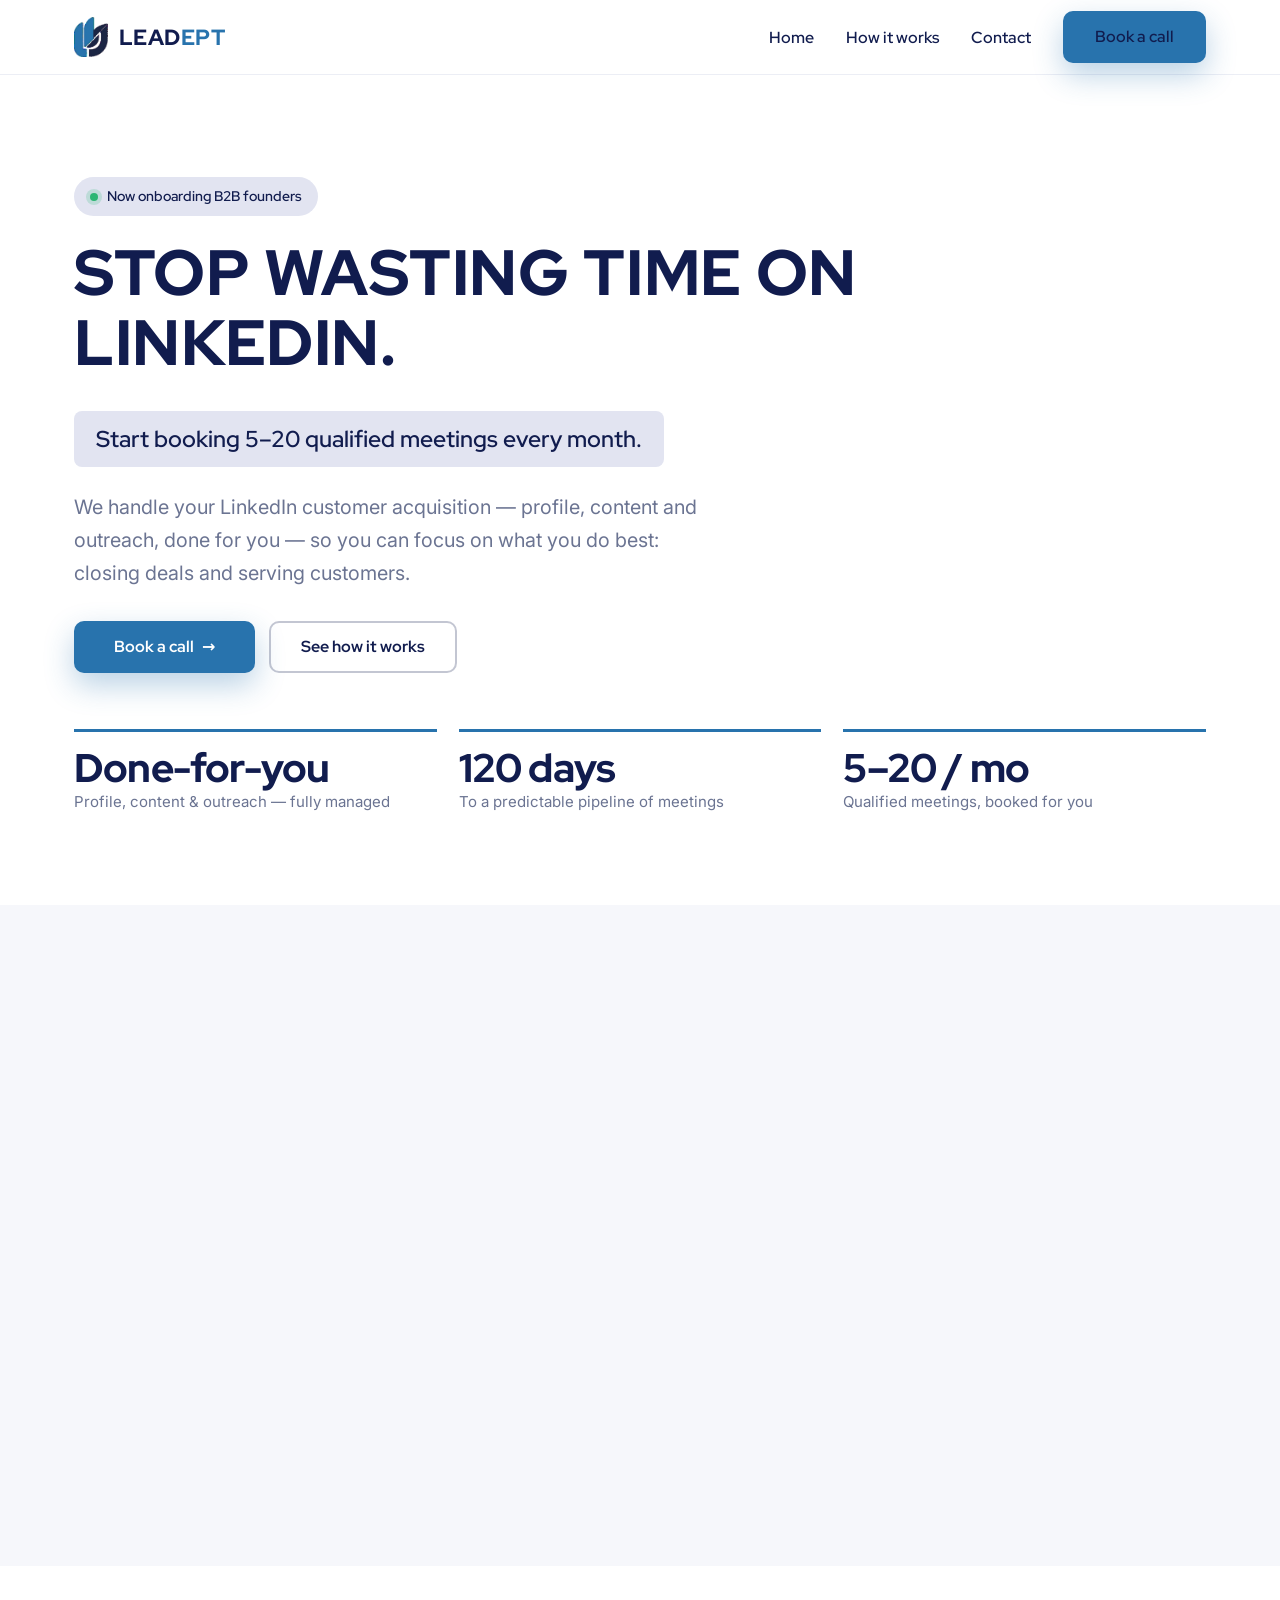
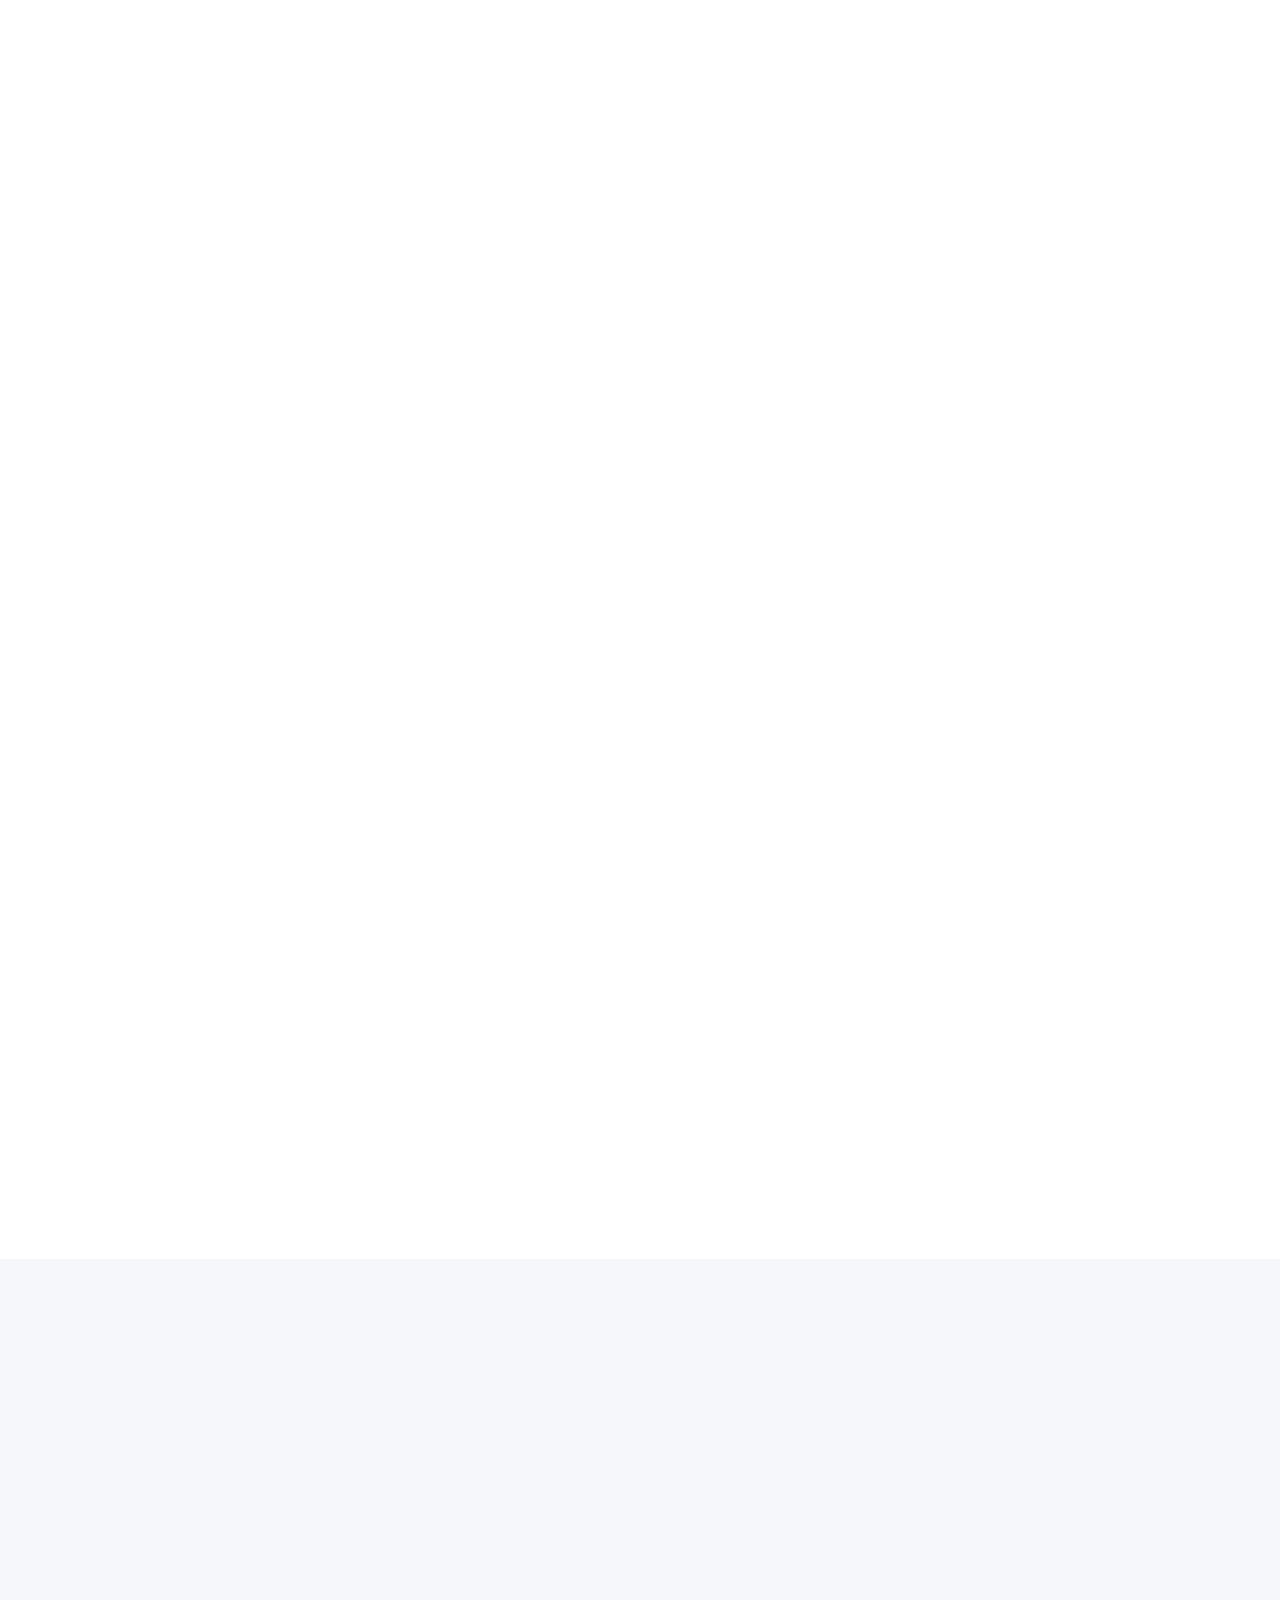
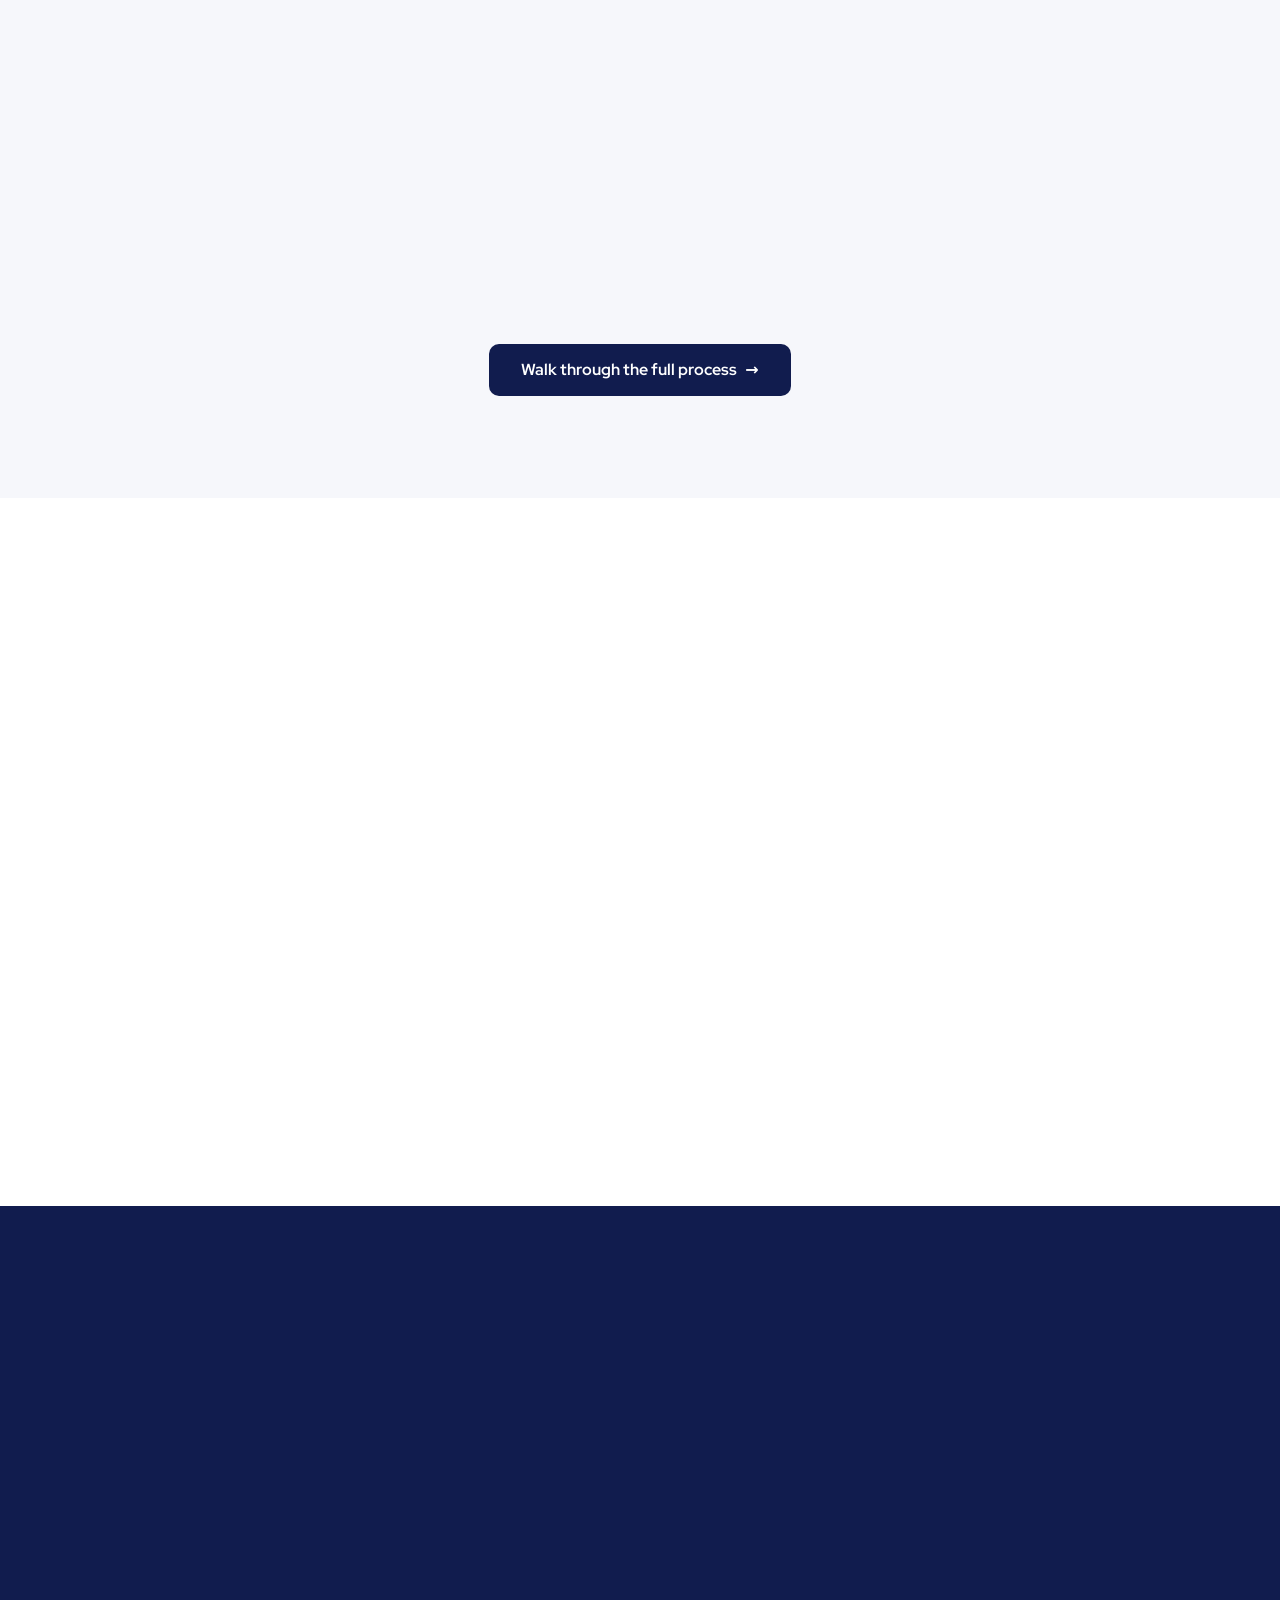
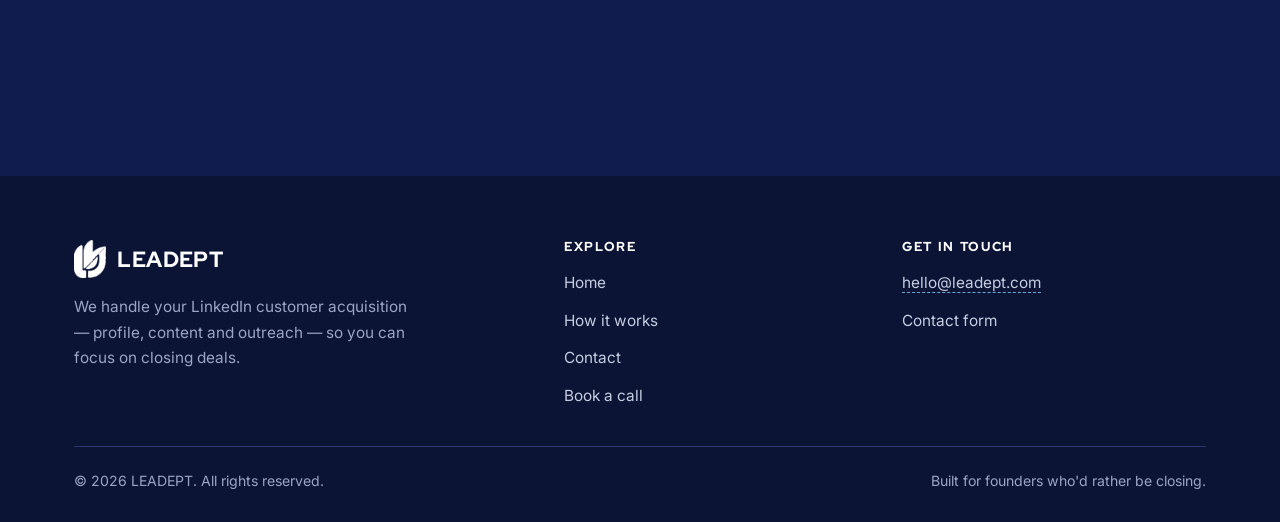
==== index.html @ 75b020de "Rebuild site to match LEADEPT pitch deck brand - Light-dominant design with navy #111C4E, blue #2873" ====
<!DOCTYPE html>
<html lang="en">
<head>
<meta charset="UTF-8">
<meta name="viewport" content="width=device-width, initial-scale=1">
<title>LEADEPT — Stop Wasting Time on LinkedIn. Start Booking Meetings.</title>
<meta name="description" content="LEADEPT handles your LinkedIn customer acquisition — profile, content and outreach done for you — so you book 5–20 qualified sales meetings every month and focus on closing.">
<link rel="icon" href="assets/img/leadept-mark.png">
<link rel="preconnect" href="https://fonts.googleapis.com">
<link rel="preconnect" href="https://fonts.gstatic.com" crossorigin>
<link href="https://fonts.googleapis.com/css2?family=Red+Hat+Display:wght@300;400;500;600;700;800;900&family=Inter:wght@400;500;600;700&display=swap" rel="stylesheet">
<link rel="stylesheet" href="assets/css/style.css">
</head>
<body>

<header class="site-header">
  <div class="wrap nav">
    <a href="index.html" class="brand"><img src="assets/img/leadept-mark.png" alt=""><span><span class="lead-t">LEAD</span><span class="ept-t">EPT</span></span></a>
    <button class="nav-toggle" aria-label="Menu" aria-expanded="false"><span></span><span></span><span></span></button>
    <ul class="nav-links">
      <li><a href="index.html">Home</a></li>
      <li><a href="how-it-works.html">How it works</a></li>
      <li><a href="contact.html">Contact</a></li>
      <li class="nav-cta"><a href="contact.html" class="btn btn--primary">Book a call</a></li>
    </ul>
  </div>
</header>

<main>

<!-- HERO -->
<section class="hero">
  <div class="wrap">
    <span class="pill"><span class="dot"></span> Now onboarding B2B founders</span>
    <h1 class="h-xl caps">Stop wasting time on LinkedIn.</h1>
    <p style="margin:18px 0 24px"><span class="highlight">Start booking 5–20 qualified meetings every month.</span></p>
    <p class="lead">We handle your LinkedIn customer acquisition — profile, content and outreach, done for you — so you can focus on what you do best: closing deals and serving customers.</p>
    <div class="btn-row" style="margin-top:32px">
      <a href="contact.html" class="btn btn--primary btn--wide">Book a call <span class="arrow">→</span></a>
      <a href="how-it-works.html" class="btn btn--ghost-dark">See how it works</a>
    </div>
    <div class="stats">
      <div class="stat"><b>Done-for-you</b><span>Profile, content &amp; outreach — fully managed</span></div>
      <div class="stat"><b>120 days</b><span>To a predictable pipeline of meetings</span></div>
      <div class="stat"><b>5–20 / mo</b><span>Qualified meetings, booked for you</span></div>
    </div>
  </div>
</section>

<!-- PROBLEM: You know LinkedIn works. But you're... -->
<section class="section section--off">
  <div class="wrap">
    <div class="sec-head center reveal">
      <span class="eyebrow">Sound familiar?</span>
      <h2 class="h-lg caps">You know LinkedIn works. But you're…</h2>
      <p class="lead mx-auto measure">LinkedIn is where your buyers are — yet it's quietly costing you deals instead of creating them.</p>
    </div>
    <div class="grid grid-3">
      <div class="statcard reveal"><b>Busy, not booked</b><span>Active on LinkedIn but it isn't turning into actual sales calls.</span></div>
      <div class="statcard reveal"><b>Into the void</b><span>Sending messages and posting content that gets no reply and no traction.</span></div>
      <div class="statcard reveal"><b>Wrong people</b><span>Reaching contacts who were never going to buy — wasting your time and energy.</span></div>
    </div>
  </div>
</section>

<!-- WHY LINKEDIN #1 PRIORITY -->
<section class="section section--white">
  <div class="wrap">
    <div class="sec-head center reveal">
      <span class="eyebrow">Why it matters</span>
      <h2 class="h-lg caps">Why LinkedIn should be your #1 marketing priority.</h2>
    </div>
    <div class="grid grid-3">
      <div class="card card--navy reveal"><b class="display" style="font-size:2.6rem;font-weight:800;color:#fff;display:block;margin-bottom:8px">1B+</b><h3 style="font-size:1.05rem;margin:0">people on LinkedIn</h3><p style="margin-top:8px">The largest professional network on earth — your buyers are already here.</p></div>
      <div class="card card--navy reveal"><b class="display" style="font-size:2.6rem;font-weight:800;color:#fff;display:block;margin-bottom:8px">4 in 5</b><h3 style="font-size:1.05rem;margin:0">are decision-makers</h3><p style="margin-top:8px">Four out of five LinkedIn members drive business buying decisions.</p></div>
      <div class="card card--navy reveal"><b class="display" style="font-size:2.6rem;font-weight:800;color:#fff;display:block;margin-bottom:8px">89%</b><h3 style="font-size:1.05rem;margin:0">of B2B marketers</h3><p style="margin-top:8px">Use LinkedIn to find and win new customers. The channel works — when it's run right.</p></div>
    </div>
  </div>
</section>

<!-- WHAT YOU'LL GET (navy feature block) -->
<section class="section section--white">
  <div class="wrap">
    <div class="feature-navy reveal">
      <div class="fn-left">
        <div>
          <span class="eyebrow" style="color:var(--blue-soft)">The deliverables</span>
          <h2 class="display" style="color:#fff">What<br>you'll get</h2>
        </div>
      </div>
      <div class="fn-right">
        <div class="fn-item"><h3 style="margin-bottom:6px"><b>An optimized LinkedIn profile</b></h3><p style="margin:0;color:var(--body)">That attracts attention and builds trust with the right people the moment they land on it.</p></div>
        <div class="fn-item"><h3 style="margin-bottom:6px"><b>Thought-leadership posts</b></h3><p style="margin:0;color:var(--body)">Written in your tone of voice to build visibility and authority — so buyers arrive already warm.</p></div>
        <div class="fn-item"><h3 style="margin-bottom:6px"><b>Strategic outreach messages</b></h3><p style="margin:0;color:var(--body)">That open doors with potential clients, partners and investors — real conversations, not spam.</p></div>
      </div>
    </div>
  </div>
</section>

<!-- HOW IT WORKS PREVIEW -->
<section class="section section--off">
  <div class="wrap">
    <div class="sec-head center reveal">
      <span class="eyebrow">The process</span>
      <h2 class="h-lg caps">From strategy to booked calls in four steps.</h2>
      <p class="lead mx-auto measure">A clear, proven system — no guesswork, no vanity metrics. Just meetings on your calendar.</p>
    </div>
    <div class="steps grid-4">
      <div class="step reveal"><div class="num">1</div><h3>Strategy</h3><p>We lock your positioning, your ideal customer, and the message that makes them lean in.</p></div>
      <div class="step reveal"><div class="num">2</div><h3>Content</h3><p>We build your authority with consistent posts published in your voice.</p></div>
      <div class="step reveal"><div class="num">3</div><h3>Outreach</h3><p>We start personalised conversations with the exact people you want to work with.</p></div>
      <div class="step reveal"><div class="num">4</div><h3>Calls</h3><p>Qualified prospects land on your calendar. You show up and close.</p></div>
    </div>
    <div class="btn-row btn-row--center" style="margin-top:42px">
      <a href="how-it-works.html" class="btn btn--navy">Walk through the full process <span class="arrow">→</span></a>
    </div>
  </div>
</section>

<!-- OUR PROMISE / GUARANTEE -->
<section class="section section--white">
  <div class="wrap">
    <div class="guarantee reveal mx-auto" style="max-width:900px">
      <div class="badge" aria-hidden="true"><svg viewBox="0 0 24 24" fill="none" stroke="currentColor" stroke-width="2" stroke-linecap="round" stroke-linejoin="round"><path d="M12 2 4 5v6c0 5 3.4 8.4 8 10 4.6-1.6 8-5 8-10V5l-8-3Z"/><path d="M9 12l2 2 4-4"/></svg></div>
      <span class="eyebrow" style="color:var(--blue-soft)">Our promise</span>
      <h2 class="h-md">If you're not landing 5–15 qualified sales meetings monthly through LinkedIn in 120 days, we work for free until you do.</h2>
      <p class="lead" style="color:var(--mist)">We only win when you win. Book an intro call and we'll show you exactly what that looks like for your business.</p>
      <div class="btn-row btn-row--center" style="margin-top:8px">
        <a href="contact.html" class="btn btn--white">Book your intro call <span class="arrow">→</span></a>
      </div>
    </div>
  </div>
</section>

<!-- FINAL CTA -->
<section class="section section--navy cta-band">
  <div class="wrap reveal">
    <span class="eyebrow">Ready when you are</span>
    <h2 class="h-lg caps">Let's turn LinkedIn into your best sales channel.</h2>
    <p class="lead mx-auto">Book a free intro call and we'll map out exactly how LEADEPT would fill your calendar — no pressure, no obligation.</p>
    <div class="btn-row btn-row--center">
      <a href="contact.html" class="btn btn--primary btn--wide">Book a call <span class="arrow">→</span></a>
      <a href="contact.html" class="btn btn--ghost">Send us a message</a>
    </div>
  </div>
</section>

</main>

<footer class="site-footer">
  <div class="wrap">
    <div class="footer-top">
      <div>
        <a href="index.html" class="brand"><img src="assets/img/leadept-mark-white.png" alt=""><span>LEADEPT</span></a>
        <p>We handle your LinkedIn customer acquisition — profile, content and outreach — so you can focus on closing deals.</p>
      </div>
      <div class="foot-col">
        <h4>Explore</h4>
        <ul>
          <li><a href="index.html">Home</a></li>
          <li><a href="how-it-works.html">How it works</a></li>
          <li><a href="contact.html">Contact</a></li>
          <li><a href="contact.html">Book a call</a></li>
        </ul>
      </div>
      <div class="foot-col">
        <h4>Get in touch</h4>
        <ul>
          <li><a href="mailto:hello@leadept.com" class="tbd">hello@leadept.com</a></li>
          <li><a href="contact.html">Contact form</a></li>
        </ul>
      </div>
    </div>
    <div class="footer-bottom">
      <span>© <span id="year">2026</span> LEADEPT. All rights reserved.</span>
      <span>Built for founders who'd rather be closing.</span>
    </div>
  </div>
</footer>

<script src="assets/js/main.js"></script>
</body>
</html>
---- assets/css/style.css ----
/* ============================================================
   LEADEPT — Design System (matched to pitch deck)
   Navy #111C4E · Blue #2873AD · Periwinkle #E2E4F1 · White
   Headings: Red Hat Display · Body: Inter
   ============================================================ */

:root {
  --navy:        #111C4E;
  --navy-2:      #1a2a63;   /* lighter navy for cards/gradients */
  --navy-deep:   #0c1436;   /* footer */
  --navy-line:   #2c3a70;
  --blue:        #2873AD;
  --blue-bright: #3a8fd0;
  --blue-soft:   #6ea8d8;
  --peri:        #E2E4F1;   /* periwinkle highlight */
  --peri-deep:   #c9cee6;
  --white:       #ffffff;
  --off:         #F6F7FB;   /* subtle light band */
  --ink:         #111C4E;   /* headings on light */
  --body:        #3c4460;   /* body text on light */
  --body-soft:   #6b7492;
  --mist:        #c6cee2;   /* body text on navy */
  --mist-soft:   #9aa5c6;

  --maxw: 1180px;
  --radius: 12px;
  --radius-lg: 20px;
  --shadow: 0 16px 44px rgba(17, 28, 78, 0.10);
  --shadow-sm: 0 6px 20px rgba(17, 28, 78, 0.08);
  --shadow-blue: 0 12px 30px rgba(40, 115, 173, 0.32);
  --ease: cubic-bezier(.22,.61,.36,1);

  --head: 'Red Hat Display', system-ui, -apple-system, 'Segoe UI', sans-serif;
  --font: 'Inter', system-ui, -apple-system, 'Segoe UI', Roboto, Helvetica, Arial, sans-serif;
}

* { box-sizing: border-box; }
html { scroll-behavior: smooth; -webkit-text-size-adjust: 100%; }
body {
  margin: 0; font-family: var(--font); color: var(--body);
  background: var(--white); line-height: 1.65;
  -webkit-font-smoothing: antialiased; text-rendering: optimizeLegibility;
}
img { max-width: 100%; display: block; }
a { color: var(--blue); text-decoration: none; }
h1,h2,h3,h4 { font-family: var(--head); line-height: 1.1; margin: 0 0 .5em; letter-spacing: -0.01em; font-weight: 800; color: var(--ink); }
p { margin: 0 0 1em; }

/* layout */
.wrap { width: 100%; max-width: var(--maxw); margin: 0 auto; padding: 0 24px; }
.section { padding: clamp(58px, 8vw, 116px) 0; }
.section--white { background: var(--white); color: var(--body); }
.section--off   { background: var(--off);   color: var(--body); }
.section--navy  { background: var(--navy);  color: var(--mist); }
.section--navy h1,.section--navy h2,.section--navy h3 { color: #fff; }
.center { text-align: center; }
.mx-auto { margin-left:auto; margin-right:auto; }

/* eyebrow */
.eyebrow {
  display:inline-block; font-family:var(--head); font-size:.82rem; font-weight:700;
  letter-spacing:.18em; text-transform:uppercase; color:var(--blue); margin-bottom:16px;
}
.section--navy .eyebrow { color: var(--blue-soft); }

/* headings */
.h-xl { font-size: clamp(2.2rem, 5.4vw, 4rem); font-weight: 800; }
.h-lg { font-size: clamp(1.9rem, 4vw, 2.9rem); font-weight: 800; }
.h-md { font-size: clamp(1.35rem, 2.5vw, 1.85rem); font-weight: 800; }
.caps { text-transform: uppercase; letter-spacing: .01em; }
.display { font-family:var(--head); font-weight:300; font-size: clamp(2.4rem, 5vw, 4.2rem); line-height:1.02; letter-spacing:-.02em; }
.lead { font-size: clamp(1.04rem, 1.6vw, 1.24rem); color: var(--body-soft); }
.section--navy .lead { color: var(--mist); }
.measure { max-width: 640px; }

/* periwinkle highlight box */
.highlight {
  display:inline-block; background: var(--peri); color: var(--navy);
  font-family: var(--head); font-weight: 600;
  font-size: clamp(1.05rem, 1.9vw, 1.45rem);
  padding: 12px 22px; border-radius: 8px; line-height: 1.4;
}

/* buttons */
.btn {
  display:inline-flex; align-items:center; justify-content:center; gap:.5em;
  font-family:var(--head); font-weight:700; font-size:1rem; line-height:1;
  padding:16px 30px; border-radius:10px; border:2px solid transparent; cursor:pointer;
  transition: transform .2s var(--ease), box-shadow .2s var(--ease), background .2s, color .2s, border-color .2s;
  white-space:nowrap;
}
.btn:active { transform: translateY(1px); }
.btn--primary { background: var(--blue); color:#fff; box-shadow: var(--shadow-blue); }
.btn--primary:hover { background: var(--blue-bright); transform: translateY(-2px); }
.btn--navy { background: var(--navy); color:#fff; }
.btn--navy:hover { background: var(--navy-2); transform: translateY(-2px); }
.btn--ghost-dark { background:transparent; color:var(--navy); border-color: rgba(17,28,78,.25); }
.btn--ghost-dark:hover { border-color: var(--navy); background: rgba(17,28,78,.04); }
.btn--ghost { background:transparent; color:#fff; border-color: rgba(255,255,255,.4); }
.btn--ghost:hover { border-color:#fff; background: rgba(255,255,255,.1); }
.btn--white { background:#fff; color:var(--navy); }
.btn--white:hover { background: var(--peri); transform: translateY(-2px); }
.btn--wide { padding-left:38px; padding-right:38px; }
.btn-row { display:flex; flex-wrap:wrap; gap:14px; align-items:center; }
.btn-row--center { justify-content:center; }
.arrow { transition: transform .2s var(--ease); }
.btn:hover .arrow { transform: translateX(3px); }

/* header */
.site-header {
  position: sticky; top:0; z-index:50; background: rgba(255,255,255,.9);
  backdrop-filter: saturate(160%) blur(12px);
  border-bottom: 1px solid #eceef5;
}
.nav { display:flex; align-items:center; justify-content:space-between; height:74px; }
.brand { display:flex; align-items:center; gap:11px; font-family:var(--head); font-weight:800; font-size:1.4rem; letter-spacing:.02em; color:var(--navy); }
.brand:hover { color: var(--navy); }
.brand img { height: 40px; width:auto; }
.brand .lead-t { color: var(--navy); }
.brand .ept-t { color: var(--blue); }
.nav-links { display:flex; align-items:center; gap:32px; list-style:none; margin:0; padding:0; }
.nav-links a { font-family:var(--head); color:var(--navy); font-weight:600; font-size:.98rem; transition:color .2s; }
.nav-links a:hover { color: var(--blue); }
.nav-toggle { display:none; background:none; border:0; cursor:pointer; padding:8px; }
.nav-toggle span { display:block; width:24px; height:2px; background:var(--navy); margin:5px 0; border-radius:2px; transition:.25s var(--ease); }

@media (max-width: 880px) {
  .nav-toggle { display:block; }
  .nav-links {
    position:fixed; inset:74px 0 auto 0; flex-direction:column; align-items:stretch; gap:0;
    background:#fff; border-bottom:1px solid #eceef5; padding:12px 24px 26px;
    box-shadow: var(--shadow); transform: translateY(-14px); opacity:0; pointer-events:none;
    transition:.28s var(--ease);
  }
  .nav-links a { padding:15px 4px; border-bottom:1px solid #eef0f6; font-size:1.05rem; }
  .nav-links .nav-cta { margin-top:16px; }
  .nav-links .nav-cta .btn { width:100%; }
  body.nav-open .nav-links { transform:translateY(0); opacity:1; pointer-events:auto; }
  body.nav-open .nav-toggle span:nth-child(1){ transform:translateY(7px) rotate(45deg); }
  body.nav-open .nav-toggle span:nth-child(2){ opacity:0; }
  body.nav-open .nav-toggle span:nth-child(3){ transform:translateY(-7px) rotate(-45deg); }
}

/* hero */
.hero { position:relative; overflow:hidden; background:var(--white); padding: clamp(56px,8vw,110px) 0 clamp(52px,7vw,96px); }
.hero--navy { background: var(--navy); color:#fff; }
.hero .wrap { position:relative; z-index:1; }
.hero h1 { max-width: 20ch; }
.hero .lead { max-width: 54ch; }
.hero-deco { position:absolute; top:0; right:0; width:46%; height:100%; pointer-events:none; opacity:.9; z-index:0; }

/* pill */
.pill { display:inline-flex; align-items:center; gap:9px; background:var(--peri); color:var(--navy);
  font-family:var(--head); font-weight:600; font-size:.85rem; padding:8px 16px; border-radius:999px; margin-bottom:22px; }
.pill .dot { width:8px; height:8px; border-radius:50%; background:#2bb673; box-shadow:0 0 0 4px rgba(43,182,115,.2); }

/* stat row */
.stats { display:grid; grid-template-columns:repeat(3,1fr); gap:22px; margin-top:56px; }
.stat b { display:block; font-family:var(--head); font-size:clamp(1.7rem,3.2vw,2.5rem); font-weight:800; color:var(--navy); letter-spacing:-.02em; line-height:1; }
.section--navy .stat b { color:#fff; }
.stat span { color:var(--body-soft); font-size:.94rem; }
.section--navy .stat span { color:var(--mist-soft); }
.stat { border-top:3px solid var(--blue); padding-top:16px; }

/* grid */
.grid { display:grid; gap:22px; }
.grid-2 { grid-template-columns:repeat(2,1fr); }
.grid-3 { grid-template-columns:repeat(3,1fr); }
.grid-4 { grid-template-columns:repeat(4,1fr); }
@media (max-width:900px){ .grid-3,.grid-4{ grid-template-columns:repeat(2,1fr);} }
@media (max-width:620px){ .grid-2,.grid-3,.grid-4{ grid-template-columns:1fr;} .stats{ grid-template-columns:1fr; gap:24px;} }

.sec-head { max-width:720px; margin-bottom:52px; }
.sec-head.center { margin-left:auto; margin-right:auto; }

/* cards */
.card { background:#fff; border:1px solid #e9ecf5; border-radius:var(--radius-lg); padding:32px 28px; box-shadow:var(--shadow-sm);
  transition:transform .25s var(--ease), box-shadow .25s var(--ease); }
.card:hover { transform:translateY(-4px); box-shadow:var(--shadow); }
.card--navy { background:var(--navy); border:none; color:var(--mist); }
.card--navy h3 { color:#fff; }
.card--navy.blue-accent { background: var(--navy); }
.card .ico { width:52px; height:52px; border-radius:12px; display:grid; place-items:center;
  background:var(--navy); color:#fff; margin-bottom:20px; }
.card--navy .ico { background: var(--blue); }
.card .ico svg { width:26px; height:26px; }
.card h3 { font-size:1.2rem; margin-bottom:.45em; }
.card p { margin:0; color:inherit; }
.card--light p { color: var(--body); }

/* stat cards (deck style: navy rounded, white text, big number) */
.statcard { background:var(--navy); color:#fff; border-radius:var(--radius-lg); padding:30px 28px; }
.statcard b { display:block; font-family:var(--head); font-size:2rem; font-weight:800; margin-bottom:6px; }
.statcard span { color:var(--mist); font-size:.98rem; }

/* pillar */
.pillar { display:grid; grid-template-columns:52px 1fr; gap:18px; align-items:start; }
.pillar .ico { margin:0; }

/* steps */
.steps { display:grid; gap:22px; }
.step { position:relative; background:#fff; border:1px solid #e9ecf5; border-radius:var(--radius-lg); padding:30px 26px; box-shadow:var(--shadow-sm); }
.step .num { width:46px; height:46px; border-radius:12px; display:grid; place-items:center; background:var(--navy); color:#fff; font-family:var(--head); font-weight:800; font-size:1.15rem; margin-bottom:16px; }
.step:nth-child(1) .num { background:var(--blue); }
.step h3 { font-size:1.14rem; }
.step p { margin:0; color:var(--body-soft); font-size:.97rem; }

/* checklist */
.checks { list-style:none; margin:0; padding:0; display:grid; gap:15px; }
.checks li { display:grid; grid-template-columns:26px 1fr; gap:13px; align-items:start; }
.checks .tick { width:24px; height:24px; border-radius:50%; background:rgba(40,115,173,.14); display:grid; place-items:center; margin-top:2px; }
.section--navy .checks .tick { background:rgba(58,143,208,.25); }
.checks .tick svg { width:13px; height:13px; color:var(--blue); }
.section--navy .checks .tick svg { color:#fff; }
.checks b { font-weight:700; color:var(--ink); }
.section--navy .checks b { color:#fff; }

/* split */
.split { display:grid; grid-template-columns:1.05fr .95fr; gap:clamp(34px,6vw,76px); align-items:center; }
@media (max-width:880px){ .split{ grid-template-columns:1fr; gap:38px; } }

/* big navy feature block (deck "What You'll Get") */
.feature-navy { display:grid; grid-template-columns:.9fr 1.1fr; gap:0; border-radius:var(--radius-lg); overflow:hidden; }
.feature-navy .fn-left { background:var(--navy); color:#fff; padding:clamp(36px,5vw,64px); display:flex; align-items:center; }
.feature-navy .fn-right { background:#fff; border:1px solid #e9ecf5; border-left:none; padding:clamp(32px,4vw,54px); }
@media (max-width:820px){ .feature-navy{ grid-template-columns:1fr; } .feature-navy .fn-right{ border-left:1px solid #e9ecf5; } }
.fn-right .fn-item { padding:18px 0; border-bottom:1px solid #eef0f6; }
.fn-right .fn-item:last-child { border-bottom:none; padding-bottom:0; }
.fn-right .fn-item:first-child { padding-top:0; }
.fn-right .fn-item b { color:var(--blue); font-family:var(--head); }

/* guarantee */
.guarantee { background:var(--navy); border-radius:var(--radius-lg); padding:clamp(38px,5vw,64px); color:#fff; text-align:center; position:relative; overflow:hidden; }
.guarantee::after{ content:""; position:absolute; inset:0; background:radial-gradient(600px 300px at 80% 0,rgba(40,115,173,.4),transparent 60%); pointer-events:none; }
.guarantee > * { position:relative; z-index:1; }
.guarantee h2 { color:#fff; }
.guarantee .badge { width:64px; height:64px; border-radius:50%; background:rgba(58,143,208,.22); display:grid; place-items:center; margin:0 auto 20px; border:1px solid rgba(110,168,216,.5); }
.guarantee .badge svg { width:30px; height:30px; color:#fff; }

/* cta band */
.cta-band { text-align:center; }
.cta-band h2 { max-width:20ch; margin-inline:auto; }
.cta-band .lead { max-width:48ch; margin-inline:auto; margin-bottom:30px; }

/* forms */
.form-card { background:#fff; border:1px solid #e9ecf5; border-radius:var(--radius-lg); padding:clamp(26px,4vw,42px); box-shadow:var(--shadow); }
.field { margin-bottom:20px; }
.field label { display:block; font-family:var(--head); font-weight:600; font-size:.92rem; margin-bottom:8px; color:var(--ink); }
.field input,.field textarea { width:100%; font:inherit; color:var(--ink); padding:14px 16px; border:1.5px solid #d6dceb; border-radius:10px; background:#fff; transition:border-color .18s, box-shadow .18s; }
.field textarea { min-height:130px; resize:vertical; }
.field input:focus,.field textarea:focus { outline:none; border-color:var(--blue); box-shadow:0 0 0 4px rgba(40,115,173,.14); }
.field .req { color:var(--blue); }
.form-note { font-size:.85rem; color:var(--body-soft); margin-top:4px; }
.form-status { margin-top:16px; font-family:var(--head); font-weight:600; display:none; }
.form-status.show { display:block; }
.form-status.ok { color:#1a8a52; }
.form-status.err { color:#c0392b; }
.form-card .btn { width:100%; }

/* contact */
.contact-grid { display:grid; grid-template-columns:.95fr 1.05fr; gap:clamp(34px,5vw,64px); align-items:start; }
@media (max-width:880px){ .contact-grid{ grid-template-columns:1fr; } }
.contact-detail { display:grid; grid-template-columns:46px 1fr; gap:15px; margin-bottom:24px; align-items:start; }
.contact-detail .ico { width:46px; height:46px; border-radius:12px; background:rgba(40,115,173,.12); display:grid; place-items:center; color:var(--blue); }
.contact-detail .ico svg { width:22px; height:22px; }
.contact-detail b { display:block; font-family:var(--head); font-size:1.02rem; color:var(--ink); }
.contact-detail span,.contact-detail a { color:var(--body-soft); font-size:.96rem; }

/* footer */
.site-footer { background:var(--navy-deep); color:var(--mist); padding:64px 0 30px; }
.footer-top { display:grid; grid-template-columns:1.5fr 1fr 1fr; gap:34px; padding-bottom:38px; border-bottom:1px solid var(--navy-line); }
@media (max-width:720px){ .footer-top{ grid-template-columns:1fr; gap:28px; } }
.site-footer .brand { margin-bottom:16px; color:#fff; }
.site-footer .brand .lead-t,.site-footer .brand .ept-t { color:#fff; }
.site-footer .brand img { height:38px; }
.site-footer p { color:var(--mist-soft); max-width:34ch; font-size:.96rem; }
.foot-col h4 { color:#fff; font-family:var(--head); font-size:.8rem; letter-spacing:.13em; text-transform:uppercase; margin-bottom:15px; }
.foot-col ul { list-style:none; margin:0; padding:0; display:grid; gap:11px; }
.foot-col a { color:var(--mist); font-size:.96rem; }
.foot-col a:hover { color:#fff; }
.footer-bottom { display:flex; justify-content:space-between; flex-wrap:wrap; gap:12px; padding-top:22px; font-size:.88rem; color:var(--mist-soft); }

/* flagged placeholder */
.tbd { border-bottom:1.5px dashed var(--blue-soft); }

/* reveal */
.reveal { opacity:0; transform:translateY(20px); transition:opacity .7s var(--ease), transform .7s var(--ease); }
.reveal.in { opacity:1; transform:none; }
@media (prefers-reduced-motion: reduce){ .reveal{opacity:1;transform:none;transition:none;} html{scroll-behavior:auto;} }
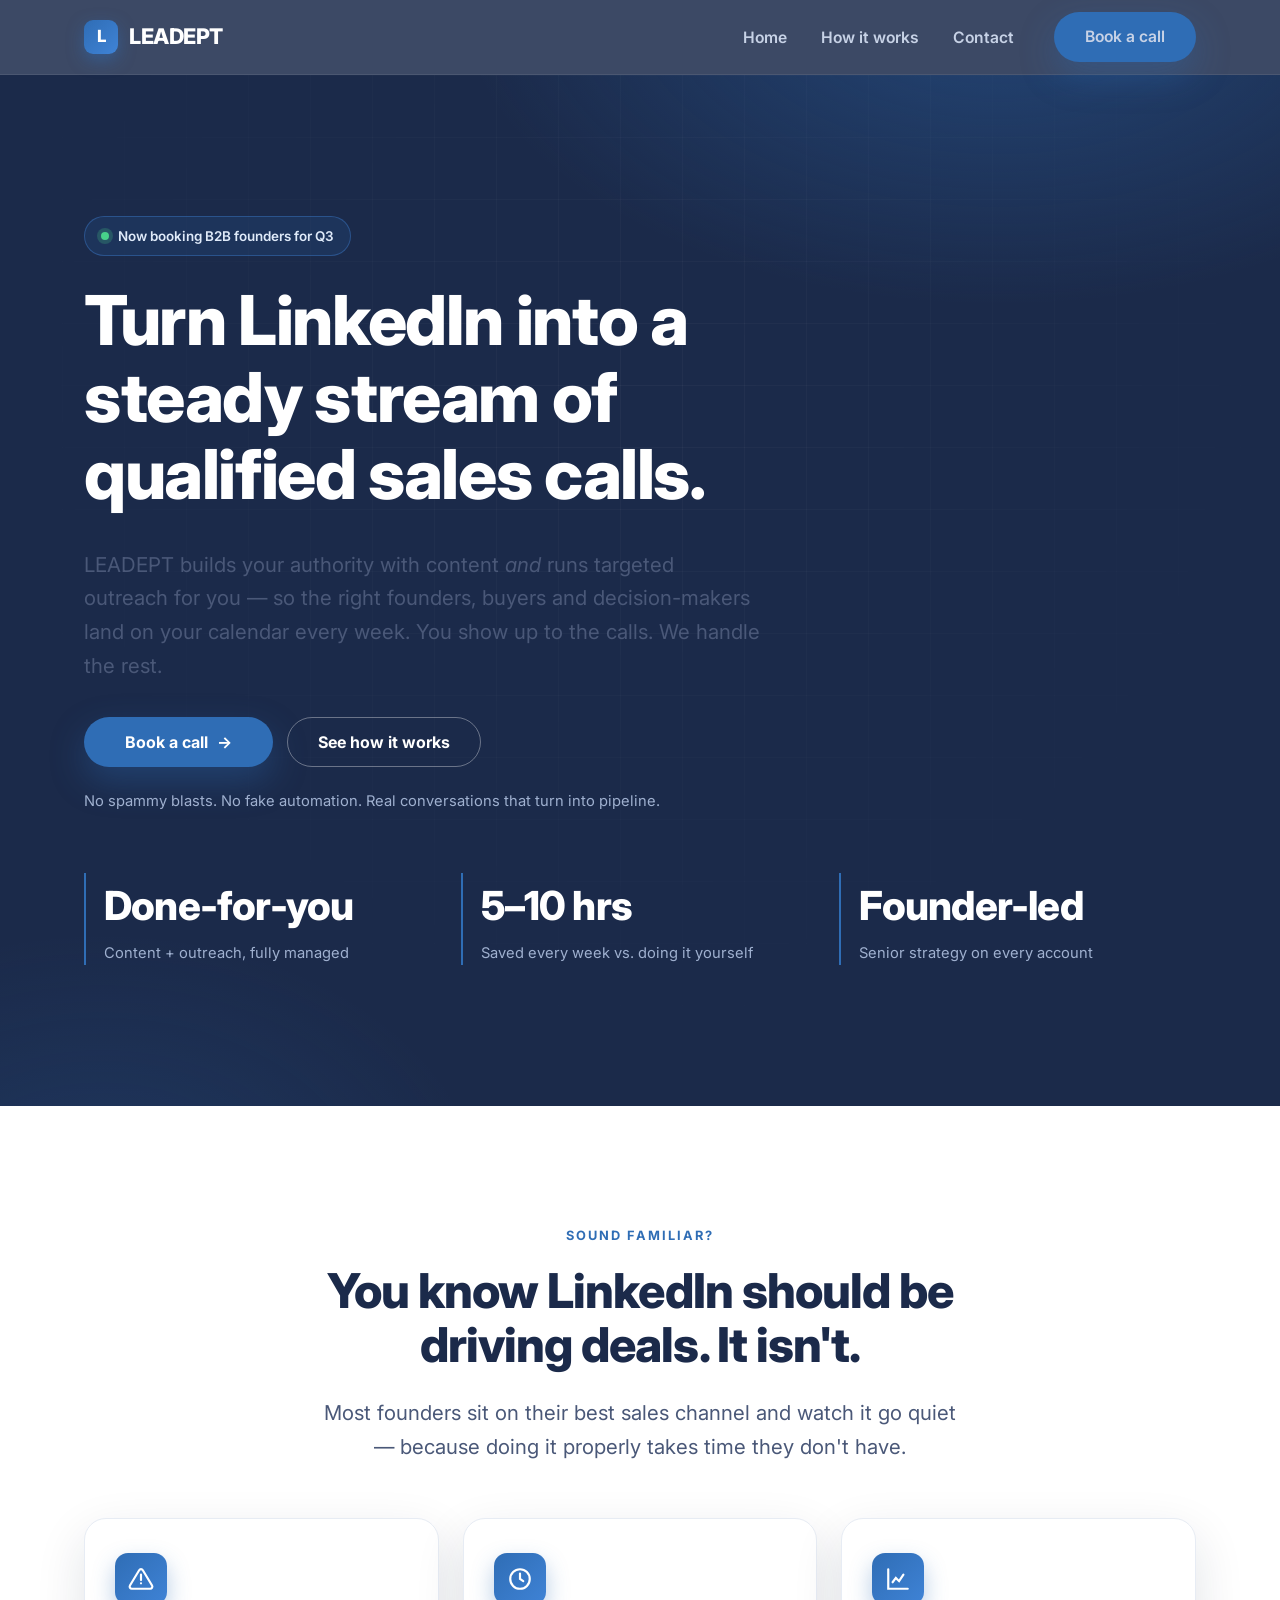
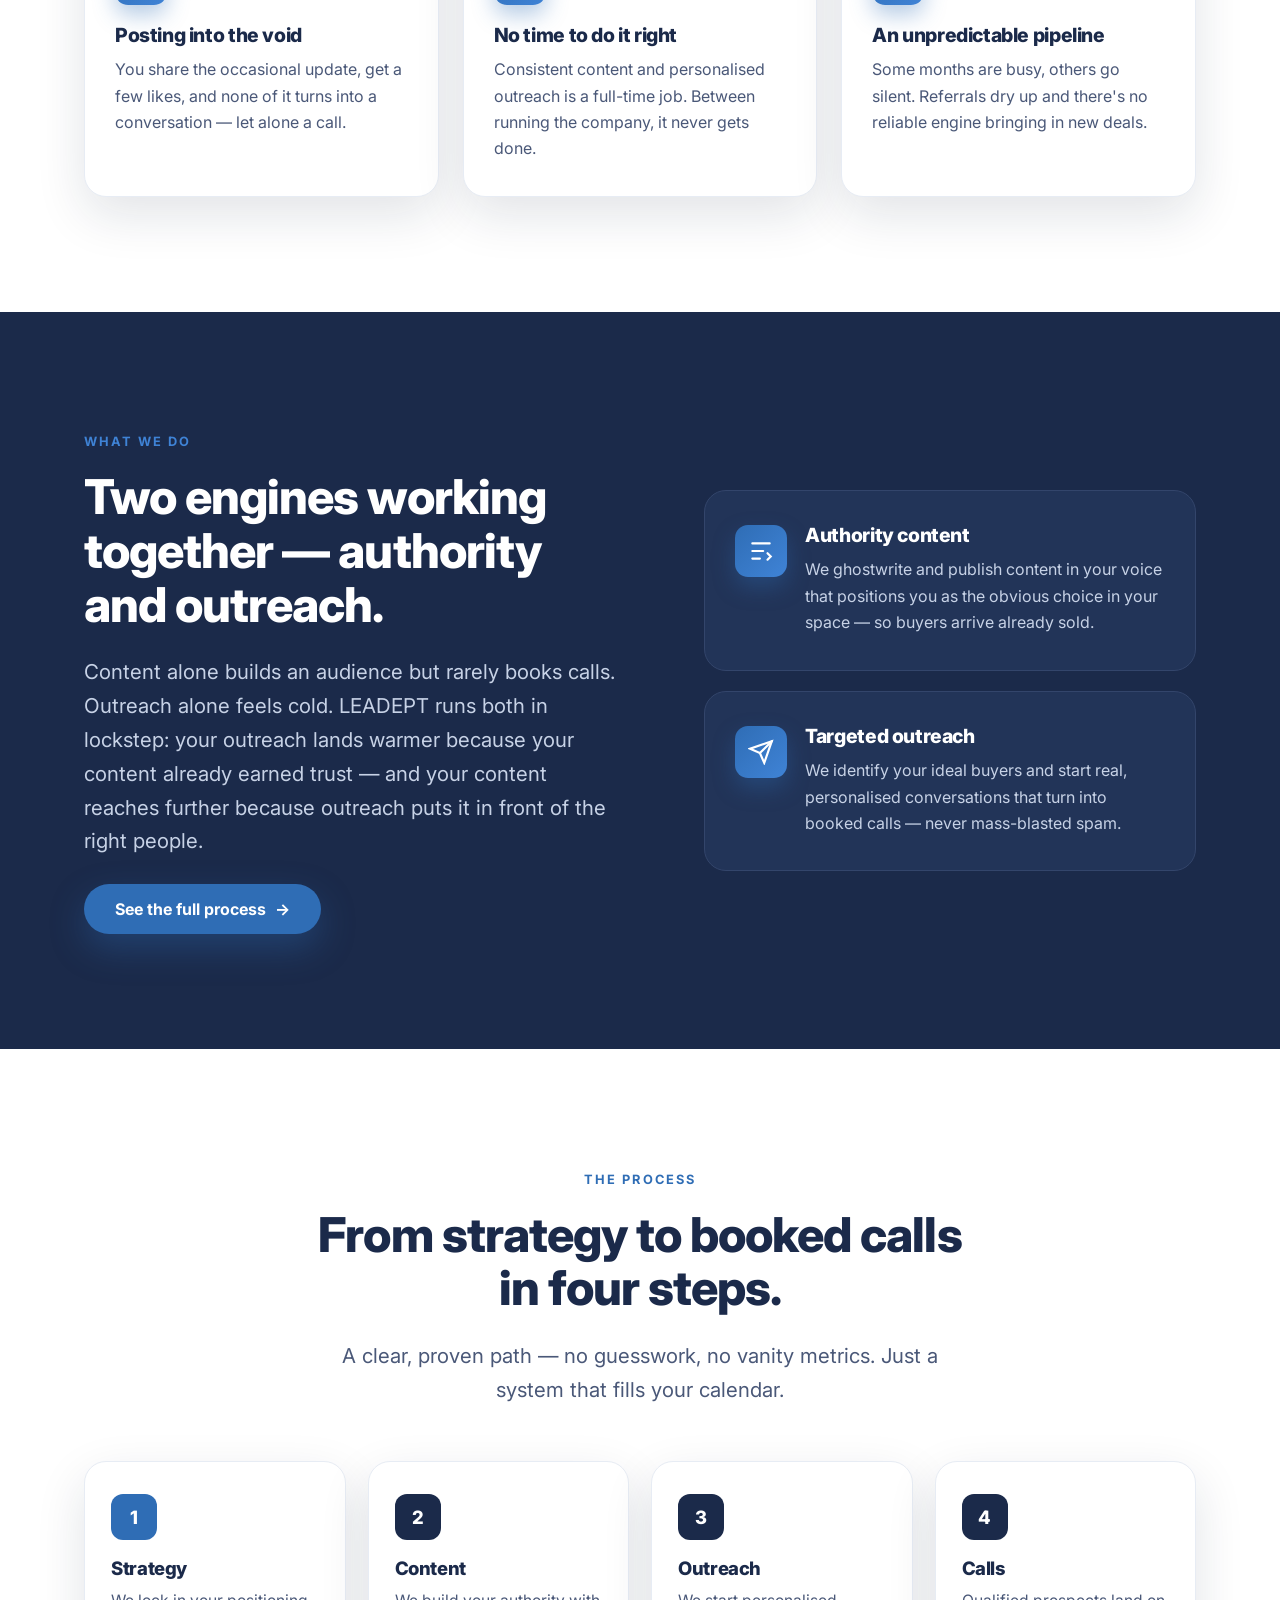
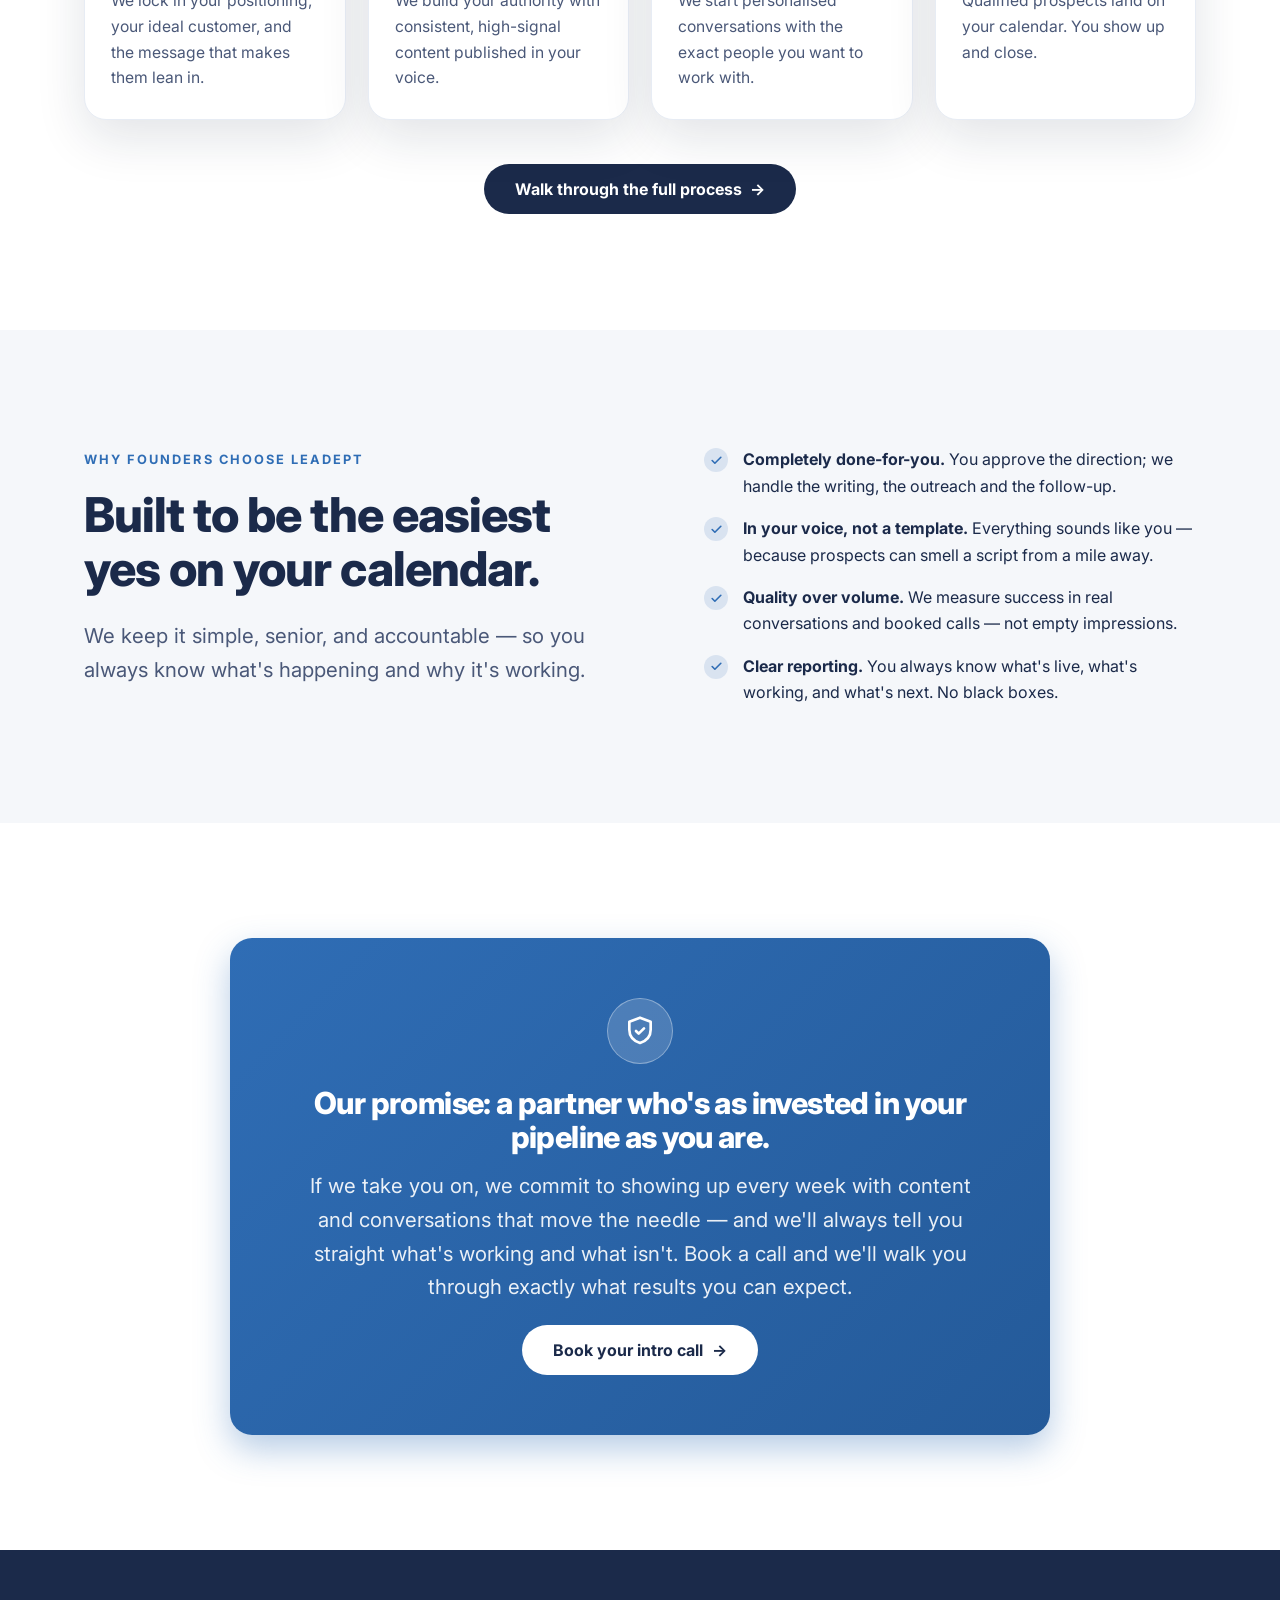
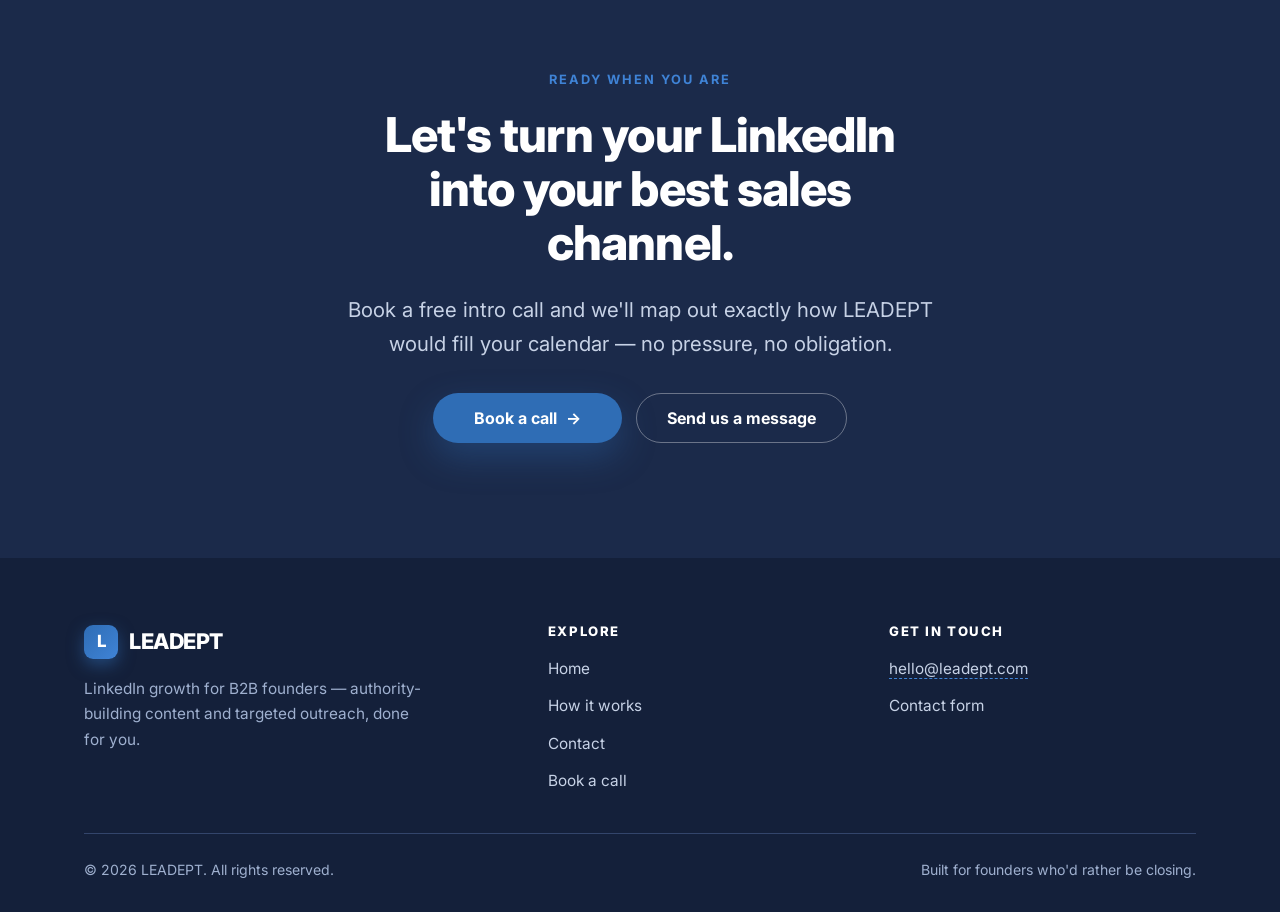
==== commit b87f9c92: "Add LEADEPT marketing site: homepage, how-it-works, contact pages Sleek premium design in the brand " ====
--- a/index.html
+++ b/index.html
@@ -3,19 +3,19 @@
 <head>
 <meta charset="UTF-8">
 <meta name="viewport" content="width=device-width, initial-scale=1">
-<title>LEADEPT — Stop Wasting Time on LinkedIn. Start Booking Meetings.</title>
-<meta name="description" content="LEADEPT handles your LinkedIn customer acquisition — profile, content and outreach done for you — so you book 5–20 qualified sales meetings every month and focus on closing.">
-<link rel="icon" href="assets/img/leadept-mark.png">
+<title>LEADEPT — LinkedIn Growth for B2B Founders</title>
+<meta name="description" content="LEADEPT turns your LinkedIn into a predictable pipeline of qualified calls — combining authority-building content with targeted outreach. Done for you.">
 <link rel="preconnect" href="https://fonts.googleapis.com">
 <link rel="preconnect" href="https://fonts.gstatic.com" crossorigin>
-<link href="https://fonts.googleapis.com/css2?family=Red+Hat+Display:wght@300;400;500;600;700;800;900&family=Inter:wght@400;500;600;700&display=swap" rel="stylesheet">
+<link href="https://fonts.googleapis.com/css2?family=Inter:wght@400;500;600;700;800&display=swap" rel="stylesheet">
 <link rel="stylesheet" href="assets/css/style.css">
 </head>
 <body>
 
+<!-- ===== HEADER ===== -->
 <header class="site-header">
   <div class="wrap nav">
-    <a href="index.html" class="brand"><img src="assets/img/leadept-mark.png" alt=""><span><span class="lead-t">LEAD</span><span class="ept-t">EPT</span></span></a>
+    <a href="index.html" class="brand"><span class="mark">L</span>LEADEPT</a>
     <button class="nav-toggle" aria-label="Menu" aria-expanded="false"><span></span><span></span><span></span></button>
     <ul class="nav-links">
       <li><a href="index.html">Home</a></li>
@@ -28,115 +28,188 @@
 
 <main>
 
-<!-- HERO -->
+<!-- ===== HERO ===== -->
 <section class="hero">
   <div class="wrap">
-    <span class="pill"><span class="dot"></span> Now onboarding B2B founders</span>
-    <h1 class="h-xl caps">Stop wasting time on LinkedIn.</h1>
-    <p style="margin:18px 0 24px"><span class="highlight">Start booking 5–20 qualified meetings every month.</span></p>
-    <p class="lead">We handle your LinkedIn customer acquisition — profile, content and outreach, done for you — so you can focus on what you do best: closing deals and serving customers.</p>
-    <div class="btn-row" style="margin-top:32px">
+    <span class="pill"><span class="dot"></span> Now booking B2B founders for Q3</span>
+    <h1 class="h-xl">Turn LinkedIn into a steady stream of qualified sales calls.</h1>
+    <p class="lead">LEADEPT builds your authority with content <em>and</em> runs targeted outreach for you — so the right founders, buyers and decision-makers land on your calendar every week. You show up to the calls. We handle the rest.</p>
+    <div class="btn-row">
       <a href="contact.html" class="btn btn--primary btn--wide">Book a call <span class="arrow">→</span></a>
-      <a href="how-it-works.html" class="btn btn--ghost-dark">See how it works</a>
-    </div>
+      <a href="how-it-works.html" class="btn btn--ghost">See how it works</a>
+    </div>
+    <p class="hero-note">No spammy blasts. No fake automation. Real conversations that turn into pipeline.</p>
+
     <div class="stats">
-      <div class="stat"><b>Done-for-you</b><span>Profile, content &amp; outreach — fully managed</span></div>
-      <div class="stat"><b>120 days</b><span>To a predictable pipeline of meetings</span></div>
-      <div class="stat"><b>5–20 / mo</b><span>Qualified meetings, booked for you</span></div>
-    </div>
-  </div>
-</section>
-
-<!-- PROBLEM: You know LinkedIn works. But you're... -->
-<section class="section section--off">
+      <div class="stat"><b>Done-for-you</b><span>Content + outreach, fully managed</span></div>
+      <div class="stat"><b>5–10 hrs</b><span>Saved every week vs. doing it yourself</span></div>
+      <div class="stat"><b>Founder-led</b><span>Senior strategy on every account</span></div>
+    </div>
+  </div>
+</section>
+
+<!-- ===== PROBLEM ===== -->
+<section class="section section--white">
   <div class="wrap">
     <div class="sec-head center reveal">
       <span class="eyebrow">Sound familiar?</span>
-      <h2 class="h-lg caps">You know LinkedIn works. But you're…</h2>
-      <p class="lead mx-auto measure">LinkedIn is where your buyers are — yet it's quietly costing you deals instead of creating them.</p>
+      <h2 class="h-lg">You know LinkedIn should be driving deals. It isn't.</h2>
+      <p class="lead mx-auto measure">Most founders sit on their best sales channel and watch it go quiet — because doing it properly takes time they don't have.</p>
     </div>
     <div class="grid grid-3">
-      <div class="statcard reveal"><b>Busy, not booked</b><span>Active on LinkedIn but it isn't turning into actual sales calls.</span></div>
-      <div class="statcard reveal"><b>Into the void</b><span>Sending messages and posting content that gets no reply and no traction.</span></div>
-      <div class="statcard reveal"><b>Wrong people</b><span>Reaching contacts who were never going to buy — wasting your time and energy.</span></div>
-    </div>
-  </div>
-</section>
-
-<!-- WHY LINKEDIN #1 PRIORITY -->
+      <div class="card card--white reveal">
+        <div class="ico" aria-hidden="true">
+          <svg viewBox="0 0 24 24" fill="none" stroke="currentColor" stroke-width="2" stroke-linecap="round"><path d="M12 8v5M12 16h.01M10.3 3.9 1.8 18a2 2 0 0 0 1.7 3h17a2 2 0 0 0 1.7-3L13.7 3.9a2 2 0 0 0-3.4 0Z"/></svg>
+        </div>
+        <h3>Posting into the void</h3>
+        <p>You share the occasional update, get a few likes, and none of it turns into a conversation — let alone a call.</p>
+      </div>
+      <div class="card card--white reveal">
+        <div class="ico" aria-hidden="true">
+          <svg viewBox="0 0 24 24" fill="none" stroke="currentColor" stroke-width="2" stroke-linecap="round"><circle cx="12" cy="12" r="9"/><path d="M12 7v5l3 2"/></svg>
+        </div>
+        <h3>No time to do it right</h3>
+        <p>Consistent content and personalised outreach is a full-time job. Between running the company, it never gets done.</p>
+      </div>
+      <div class="card card--white reveal">
+        <div class="ico" aria-hidden="true">
+          <svg viewBox="0 0 24 24" fill="none" stroke="currentColor" stroke-width="2" stroke-linecap="round"><path d="M3 3v18h18"/><path d="M7 15l3-4 3 3 4-6"/></svg>
+        </div>
+        <h3>An unpredictable pipeline</h3>
+        <p>Some months are busy, others go silent. Referrals dry up and there's no reliable engine bringing in new deals.</p>
+      </div>
+    </div>
+  </div>
+</section>
+
+<!-- ===== WHAT WE DO (two pillars) ===== -->
+<section class="section section--navy">
+  <div class="wrap">
+    <div class="split">
+      <div class="reveal">
+        <span class="eyebrow">What we do</span>
+        <h2 class="h-lg">Two engines working together — authority and outreach.</h2>
+        <p class="lead">Content alone builds an audience but rarely books calls. Outreach alone feels cold. LEADEPT runs both in lockstep: your outreach lands warmer because your content already earned trust — and your content reaches further because outreach puts it in front of the right people.</p>
+        <div class="btn-row" style="margin-top:26px">
+          <a href="how-it-works.html" class="btn btn--primary">See the full process <span class="arrow">→</span></a>
+        </div>
+      </div>
+      <div class="grid" style="gap:20px">
+        <div class="card card--dark reveal">
+          <div class="pillar">
+            <div class="ico" aria-hidden="true">
+              <svg viewBox="0 0 24 24" fill="none" stroke="currentColor" stroke-width="2" stroke-linecap="round"><path d="M4 5h16M4 12h10M4 19h7"/><path d="M18 14l3 3-3 3"/></svg>
+            </div>
+            <div>
+              <h3>Authority content</h3>
+              <p>We ghostwrite and publish content in your voice that positions you as the obvious choice in your space — so buyers arrive already sold.</p>
+            </div>
+          </div>
+        </div>
+        <div class="card card--dark reveal">
+          <div class="pillar">
+            <div class="ico" aria-hidden="true">
+              <svg viewBox="0 0 24 24" fill="none" stroke="currentColor" stroke-width="2" stroke-linecap="round"><path d="M22 2 11 13"/><path d="M22 2 15 22l-4-9-9-4Z"/></svg>
+            </div>
+            <div>
+              <h3>Targeted outreach</h3>
+              <p>We identify your ideal buyers and start real, personalised conversations that turn into booked calls — never mass-blasted spam.</p>
+            </div>
+          </div>
+        </div>
+      </div>
+    </div>
+  </div>
+</section>
+
+<!-- ===== HOW IT WORKS PREVIEW ===== -->
 <section class="section section--white">
-  <div class="wrap">
-    <div class="sec-head center reveal">
-      <span class="eyebrow">Why it matters</span>
-      <h2 class="h-lg caps">Why LinkedIn should be your #1 marketing priority.</h2>
-    </div>
-    <div class="grid grid-3">
-      <div class="card card--navy reveal"><b class="display" style="font-size:2.6rem;font-weight:800;color:#fff;display:block;margin-bottom:8px">1B+</b><h3 style="font-size:1.05rem;margin:0">people on LinkedIn</h3><p style="margin-top:8px">The largest professional network on earth — your buyers are already here.</p></div>
-      <div class="card card--navy reveal"><b class="display" style="font-size:2.6rem;font-weight:800;color:#fff;display:block;margin-bottom:8px">4 in 5</b><h3 style="font-size:1.05rem;margin:0">are decision-makers</h3><p style="margin-top:8px">Four out of five LinkedIn members drive business buying decisions.</p></div>
-      <div class="card card--navy reveal"><b class="display" style="font-size:2.6rem;font-weight:800;color:#fff;display:block;margin-bottom:8px">89%</b><h3 style="font-size:1.05rem;margin:0">of B2B marketers</h3><p style="margin-top:8px">Use LinkedIn to find and win new customers. The channel works — when it's run right.</p></div>
-    </div>
-  </div>
-</section>
-
-<!-- WHAT YOU'LL GET (navy feature block) -->
-<section class="section section--white">
-  <div class="wrap">
-    <div class="feature-navy reveal">
-      <div class="fn-left">
-        <div>
-          <span class="eyebrow" style="color:var(--blue-soft)">The deliverables</span>
-          <h2 class="display" style="color:#fff">What<br>you'll get</h2>
-        </div>
-      </div>
-      <div class="fn-right">
-        <div class="fn-item"><h3 style="margin-bottom:6px"><b>An optimized LinkedIn profile</b></h3><p style="margin:0;color:var(--body)">That attracts attention and builds trust with the right people the moment they land on it.</p></div>
-        <div class="fn-item"><h3 style="margin-bottom:6px"><b>Thought-leadership posts</b></h3><p style="margin:0;color:var(--body)">Written in your tone of voice to build visibility and authority — so buyers arrive already warm.</p></div>
-        <div class="fn-item"><h3 style="margin-bottom:6px"><b>Strategic outreach messages</b></h3><p style="margin:0;color:var(--body)">That open doors with potential clients, partners and investors — real conversations, not spam.</p></div>
-      </div>
-    </div>
-  </div>
-</section>
-
-<!-- HOW IT WORKS PREVIEW -->
-<section class="section section--off">
   <div class="wrap">
     <div class="sec-head center reveal">
       <span class="eyebrow">The process</span>
-      <h2 class="h-lg caps">From strategy to booked calls in four steps.</h2>
-      <p class="lead mx-auto measure">A clear, proven system — no guesswork, no vanity metrics. Just meetings on your calendar.</p>
+      <h2 class="h-lg">From strategy to booked calls in four steps.</h2>
+      <p class="lead mx-auto measure">A clear, proven path — no guesswork, no vanity metrics. Just a system that fills your calendar.</p>
     </div>
     <div class="steps grid-4">
-      <div class="step reveal"><div class="num">1</div><h3>Strategy</h3><p>We lock your positioning, your ideal customer, and the message that makes them lean in.</p></div>
-      <div class="step reveal"><div class="num">2</div><h3>Content</h3><p>We build your authority with consistent posts published in your voice.</p></div>
-      <div class="step reveal"><div class="num">3</div><h3>Outreach</h3><p>We start personalised conversations with the exact people you want to work with.</p></div>
-      <div class="step reveal"><div class="num">4</div><h3>Calls</h3><p>Qualified prospects land on your calendar. You show up and close.</p></div>
-    </div>
-    <div class="btn-row btn-row--center" style="margin-top:42px">
-      <a href="how-it-works.html" class="btn btn--navy">Walk through the full process <span class="arrow">→</span></a>
-    </div>
-  </div>
-</section>
-
-<!-- OUR PROMISE / GUARANTEE -->
+      <div class="step reveal">
+        <div class="num">1</div>
+        <h3>Strategy</h3>
+        <p>We lock in your positioning, your ideal customer, and the message that makes them lean in.</p>
+      </div>
+      <div class="step reveal">
+        <div class="num">2</div>
+        <h3>Content</h3>
+        <p>We build your authority with consistent, high-signal content published in your voice.</p>
+      </div>
+      <div class="step reveal">
+        <div class="num">3</div>
+        <h3>Outreach</h3>
+        <p>We start personalised conversations with the exact people you want to work with.</p>
+      </div>
+      <div class="step reveal">
+        <div class="num">4</div>
+        <h3>Calls</h3>
+        <p>Qualified prospects land on your calendar. You show up and close.</p>
+      </div>
+    </div>
+    <div class="btn-row btn-row--center" style="margin-top:44px">
+      <a href="how-it-works.html" class="btn btn--dark">Walk through the full process <span class="arrow">→</span></a>
+    </div>
+  </div>
+</section>
+
+<!-- ===== WHY LEADEPT ===== -->
+<section class="section section--off">
+  <div class="wrap">
+    <div class="split">
+      <div class="reveal">
+        <span class="eyebrow">Why founders choose LEADEPT</span>
+        <h2 class="h-lg">Built to be the easiest yes on your calendar.</h2>
+        <p class="lead">We keep it simple, senior, and accountable — so you always know what's happening and why it's working.</p>
+      </div>
+      <ul class="checks reveal">
+        <li>
+          <span class="tick" aria-hidden="true"><svg viewBox="0 0 24 24" fill="none" stroke="currentColor" stroke-width="3" stroke-linecap="round" stroke-linejoin="round"><path d="M20 6 9 17l-5-5"/></svg></span>
+          <span><b>Completely done-for-you.</b> You approve the direction; we handle the writing, the outreach and the follow-up.</span>
+        </li>
+        <li>
+          <span class="tick" aria-hidden="true"><svg viewBox="0 0 24 24" fill="none" stroke="currentColor" stroke-width="3" stroke-linecap="round" stroke-linejoin="round"><path d="M20 6 9 17l-5-5"/></svg></span>
+          <span><b>In your voice, not a template.</b> Everything sounds like you — because prospects can smell a script from a mile away.</span>
+        </li>
+        <li>
+          <span class="tick" aria-hidden="true"><svg viewBox="0 0 24 24" fill="none" stroke="currentColor" stroke-width="3" stroke-linecap="round" stroke-linejoin="round"><path d="M20 6 9 17l-5-5"/></svg></span>
+          <span><b>Quality over volume.</b> We measure success in real conversations and booked calls — not empty impressions.</span>
+        </li>
+        <li>
+          <span class="tick" aria-hidden="true"><svg viewBox="0 0 24 24" fill="none" stroke="currentColor" stroke-width="3" stroke-linecap="round" stroke-linejoin="round"><path d="M20 6 9 17l-5-5"/></svg></span>
+          <span><b>Clear reporting.</b> You always know what's live, what's working, and what's next. No black boxes.</span>
+        </li>
+      </ul>
+    </div>
+  </div>
+</section>
+
+<!-- ===== GUARANTEE ===== -->
 <section class="section section--white">
   <div class="wrap">
-    <div class="guarantee reveal mx-auto" style="max-width:900px">
-      <div class="badge" aria-hidden="true"><svg viewBox="0 0 24 24" fill="none" stroke="currentColor" stroke-width="2" stroke-linecap="round" stroke-linejoin="round"><path d="M12 2 4 5v6c0 5 3.4 8.4 8 10 4.6-1.6 8-5 8-10V5l-8-3Z"/><path d="M9 12l2 2 4-4"/></svg></div>
-      <span class="eyebrow" style="color:var(--blue-soft)">Our promise</span>
-      <h2 class="h-md">If you're not landing 5–15 qualified sales meetings monthly through LinkedIn in 120 days, we work for free until you do.</h2>
-      <p class="lead" style="color:var(--mist)">We only win when you win. Book an intro call and we'll show you exactly what that looks like for your business.</p>
+    <div class="guarantee reveal mx-auto" style="max-width:820px">
+      <div class="badge" aria-hidden="true">
+        <svg viewBox="0 0 24 24" fill="none" stroke="currentColor" stroke-width="2" stroke-linecap="round" stroke-linejoin="round"><path d="M12 2 4 5v6c0 5 3.4 8.4 8 10 4.6-1.6 8-5 8-10V5l-8-3Z"/><path d="M9 12l2 2 4-4"/></svg>
+      </div>
+      <h2 class="h-md">Our promise: a partner who's as invested in your pipeline as you are.</h2>
+      <p class="lead">If we take you on, we commit to showing up every week with content and conversations that move the needle — and we'll always tell you straight what's working and what isn't. Book a call and we'll walk you through exactly what results you can expect.</p>
       <div class="btn-row btn-row--center" style="margin-top:8px">
-        <a href="contact.html" class="btn btn--white">Book your intro call <span class="arrow">→</span></a>
-      </div>
-    </div>
-  </div>
-</section>
-
-<!-- FINAL CTA -->
+        <a href="contact.html" class="btn" style="background:#fff;color:var(--navy)">Book your intro call <span class="arrow">→</span></a>
+      </div>
+    </div>
+  </div>
+</section>
+
+<!-- ===== FINAL CTA ===== -->
 <section class="section section--navy cta-band">
   <div class="wrap reveal">
     <span class="eyebrow">Ready when you are</span>
-    <h2 class="h-lg caps">Let's turn LinkedIn into your best sales channel.</h2>
+    <h2 class="h-lg">Let's turn your LinkedIn into your best sales channel.</h2>
     <p class="lead mx-auto">Book a free intro call and we'll map out exactly how LEADEPT would fill your calendar — no pressure, no obligation.</p>
     <div class="btn-row btn-row--center">
       <a href="contact.html" class="btn btn--primary btn--wide">Book a call <span class="arrow">→</span></a>
@@ -147,12 +220,13 @@
 
 </main>
 
+<!-- ===== FOOTER ===== -->
 <footer class="site-footer">
   <div class="wrap">
     <div class="footer-top">
       <div>
-        <a href="index.html" class="brand"><img src="assets/img/leadept-mark-white.png" alt=""><span>LEADEPT</span></a>
-        <p>We handle your LinkedIn customer acquisition — profile, content and outreach — so you can focus on closing deals.</p>
+        <a href="index.html" class="brand"><span class="mark">L</span>LEADEPT</a>
+        <p>LinkedIn growth for B2B founders — authority-building content and targeted outreach, done for you.</p>
       </div>
       <div class="foot-col">
         <h4>Explore</h4>
--- a/assets/css/style.css
+++ b/assets/css/style.css
@@ -1,289 +1,329 @@
 /* ============================================================
-   LEADEPT — Design System (matched to pitch deck)
-   Navy #111C4E · Blue #2873AD · Periwinkle #E2E4F1 · White
-   Headings: Red Hat Display · Body: Inter
+   LEADEPT — Design System
+   Palette:  Deep navy #1B2A4A · Royal blue #2F6DB5 · White
    ============================================================ */
 
 :root {
-  --navy:        #111C4E;
-  --navy-2:      #1a2a63;   /* lighter navy for cards/gradients */
-  --navy-deep:   #0c1436;   /* footer */
-  --navy-line:   #2c3a70;
-  --blue:        #2873AD;
-  --blue-bright: #3a8fd0;
-  --blue-soft:   #6ea8d8;
-  --peri:        #E2E4F1;   /* periwinkle highlight */
-  --peri-deep:   #c9cee6;
+  --navy:        #1B2A4A;
+  --navy-deep:   #14203a;   /* footer / deepest band */
+  --navy-card:   #223458;   /* cards on dark sections */
+  --navy-line:   #33456b;   /* hairlines on dark */
+  --royal:       #2F6DB5;
+  --royal-bright:#3f83d6;   /* hover / glow */
   --white:       #ffffff;
-  --off:         #F6F7FB;   /* subtle light band */
-  --ink:         #111C4E;   /* headings on light */
-  --body:        #3c4460;   /* body text on light */
-  --body-soft:   #6b7492;
-  --mist:        #c6cee2;   /* body text on navy */
-  --mist-soft:   #9aa5c6;
-
-  --maxw: 1180px;
-  --radius: 12px;
-  --radius-lg: 20px;
-  --shadow: 0 16px 44px rgba(17, 28, 78, 0.10);
-  --shadow-sm: 0 6px 20px rgba(17, 28, 78, 0.08);
-  --shadow-blue: 0 12px 30px rgba(40, 115, 173, 0.32);
+  --off:         #f5f7fa;   /* subtle light band */
+  --ink:         #1B2A4A;   /* body text on white */
+  --ink-soft:    #4a5878;   /* muted text on white */
+  --mist:        #c7d2e6;   /* muted text on navy */
+  --mist-soft:   #9fb0cf;
+
+  --maxw: 1160px;
+  --radius: 14px;
+  --radius-lg: 22px;
+  --shadow: 0 18px 50px rgba(20, 32, 58, 0.12);
+  --shadow-royal: 0 14px 34px rgba(47, 109, 181, 0.35);
   --ease: cubic-bezier(.22,.61,.36,1);
 
-  --head: 'Red Hat Display', system-ui, -apple-system, 'Segoe UI', sans-serif;
   --font: 'Inter', system-ui, -apple-system, 'Segoe UI', Roboto, Helvetica, Arial, sans-serif;
 }
 
+/* ---------- reset-ish ---------- */
 * { box-sizing: border-box; }
 html { scroll-behavior: smooth; -webkit-text-size-adjust: 100%; }
 body {
-  margin: 0; font-family: var(--font); color: var(--body);
-  background: var(--white); line-height: 1.65;
-  -webkit-font-smoothing: antialiased; text-rendering: optimizeLegibility;
+  margin: 0;
+  font-family: var(--font);
+  color: var(--ink);
+  background: var(--white);
+  line-height: 1.65;
+  -webkit-font-smoothing: antialiased;
+  text-rendering: optimizeLegibility;
 }
 img { max-width: 100%; display: block; }
-a { color: var(--blue); text-decoration: none; }
-h1,h2,h3,h4 { font-family: var(--head); line-height: 1.1; margin: 0 0 .5em; letter-spacing: -0.01em; font-weight: 800; color: var(--ink); }
+a { color: var(--royal); text-decoration: none; }
+h1, h2, h3, h4 { line-height: 1.12; margin: 0 0 .5em; letter-spacing: -0.02em; font-weight: 800; }
 p { margin: 0 0 1em; }
 
-/* layout */
+/* ---------- layout ---------- */
 .wrap { width: 100%; max-width: var(--maxw); margin: 0 auto; padding: 0 24px; }
-.section { padding: clamp(58px, 8vw, 116px) 0; }
-.section--white { background: var(--white); color: var(--body); }
-.section--off   { background: var(--off);   color: var(--body); }
-.section--navy  { background: var(--navy);  color: var(--mist); }
-.section--navy h1,.section--navy h2,.section--navy h3 { color: #fff; }
+.section { padding: clamp(64px, 9vw, 128px) 0; }
+.section--navy  { background: var(--navy);  color: var(--white); }
+.section--deep  { background: var(--navy-deep); color: var(--white); }
+.section--white { background: var(--white); color: var(--ink); }
+.section--off   { background: var(--off);   color: var(--ink); }
+.section--navy h1, .section--navy h2, .section--navy h3,
+.section--deep h1, .section--deep h2, .section--deep h3 { color: var(--white); }
+
 .center { text-align: center; }
-.mx-auto { margin-left:auto; margin-right:auto; }
-
-/* eyebrow */
+.mx-auto { margin-left: auto; margin-right: auto; }
+
+/* eyebrow label */
 .eyebrow {
-  display:inline-block; font-family:var(--head); font-size:.82rem; font-weight:700;
-  letter-spacing:.18em; text-transform:uppercase; color:var(--blue); margin-bottom:16px;
-}
-.section--navy .eyebrow { color: var(--blue-soft); }
-
-/* headings */
-.h-xl { font-size: clamp(2.2rem, 5.4vw, 4rem); font-weight: 800; }
-.h-lg { font-size: clamp(1.9rem, 4vw, 2.9rem); font-weight: 800; }
-.h-md { font-size: clamp(1.35rem, 2.5vw, 1.85rem); font-weight: 800; }
-.caps { text-transform: uppercase; letter-spacing: .01em; }
-.display { font-family:var(--head); font-weight:300; font-size: clamp(2.4rem, 5vw, 4.2rem); line-height:1.02; letter-spacing:-.02em; }
-.lead { font-size: clamp(1.04rem, 1.6vw, 1.24rem); color: var(--body-soft); }
-.section--navy .lead { color: var(--mist); }
+  display: inline-block;
+  font-size: .8rem;
+  font-weight: 700;
+  letter-spacing: .16em;
+  text-transform: uppercase;
+  color: var(--royal);
+  margin-bottom: 18px;
+}
+.section--navy .eyebrow, .section--deep .eyebrow { color: var(--royal-bright); }
+
+/* headings scale */
+.h-xl { font-size: clamp(2.4rem, 6vw, 4.3rem); }
+.h-lg { font-size: clamp(2rem, 4.5vw, 3rem); }
+.h-md { font-size: clamp(1.4rem, 2.6vw, 1.9rem); }
+.lead { font-size: clamp(1.05rem, 1.7vw, 1.28rem); color: var(--ink-soft); }
+.section--navy .lead, .section--deep .lead { color: var(--mist); }
 .measure { max-width: 640px; }
-
-/* periwinkle highlight box */
-.highlight {
-  display:inline-block; background: var(--peri); color: var(--navy);
-  font-family: var(--head); font-weight: 600;
-  font-size: clamp(1.05rem, 1.9vw, 1.45rem);
-  padding: 12px 22px; border-radius: 8px; line-height: 1.4;
-}
-
-/* buttons */
+.measure-sm { max-width: 540px; }
+
+/* ---------- buttons ---------- */
 .btn {
-  display:inline-flex; align-items:center; justify-content:center; gap:.5em;
-  font-family:var(--head); font-weight:700; font-size:1rem; line-height:1;
-  padding:16px 30px; border-radius:10px; border:2px solid transparent; cursor:pointer;
+  display: inline-flex; align-items: center; justify-content: center; gap: .55em;
+  font-weight: 700; font-size: 1rem; line-height: 1;
+  padding: 16px 30px; border-radius: 999px;
+  border: 1.5px solid transparent; cursor: pointer;
   transition: transform .2s var(--ease), box-shadow .2s var(--ease), background .2s, color .2s, border-color .2s;
-  white-space:nowrap;
+  white-space: nowrap;
 }
 .btn:active { transform: translateY(1px); }
-.btn--primary { background: var(--blue); color:#fff; box-shadow: var(--shadow-blue); }
-.btn--primary:hover { background: var(--blue-bright); transform: translateY(-2px); }
-.btn--navy { background: var(--navy); color:#fff; }
-.btn--navy:hover { background: var(--navy-2); transform: translateY(-2px); }
-.btn--ghost-dark { background:transparent; color:var(--navy); border-color: rgba(17,28,78,.25); }
-.btn--ghost-dark:hover { border-color: var(--navy); background: rgba(17,28,78,.04); }
-.btn--ghost { background:transparent; color:#fff; border-color: rgba(255,255,255,.4); }
-.btn--ghost:hover { border-color:#fff; background: rgba(255,255,255,.1); }
-.btn--white { background:#fff; color:var(--navy); }
-.btn--white:hover { background: var(--peri); transform: translateY(-2px); }
-.btn--wide { padding-left:38px; padding-right:38px; }
-.btn-row { display:flex; flex-wrap:wrap; gap:14px; align-items:center; }
-.btn-row--center { justify-content:center; }
+.btn--primary { background: var(--royal); color: #fff; box-shadow: var(--shadow-royal); }
+.btn--primary:hover { background: var(--royal-bright); transform: translateY(-2px); }
+.btn--ghost { background: transparent; color: #fff; border-color: rgba(255,255,255,.35); }
+.btn--ghost:hover { border-color: #fff; background: rgba(255,255,255,.08); }
+.btn--dark { background: var(--navy); color: #fff; }
+.btn--dark:hover { background: var(--royal); transform: translateY(-2px); }
+.btn--wide { padding-left: 40px; padding-right: 40px; }
+.btn-row { display: flex; flex-wrap: wrap; gap: 14px; align-items: center; }
+.btn-row--center { justify-content: center; }
+
 .arrow { transition: transform .2s var(--ease); }
 .btn:hover .arrow { transform: translateX(3px); }
 
-/* header */
+/* ---------- header ---------- */
 .site-header {
-  position: sticky; top:0; z-index:50; background: rgba(255,255,255,.9);
+  position: sticky; top: 0; z-index: 50;
+  background: rgba(27, 42, 74, .85);
   backdrop-filter: saturate(160%) blur(12px);
-  border-bottom: 1px solid #eceef5;
-}
-.nav { display:flex; align-items:center; justify-content:space-between; height:74px; }
-.brand { display:flex; align-items:center; gap:11px; font-family:var(--head); font-weight:800; font-size:1.4rem; letter-spacing:.02em; color:var(--navy); }
-.brand:hover { color: var(--navy); }
-.brand img { height: 40px; width:auto; }
-.brand .lead-t { color: var(--navy); }
-.brand .ept-t { color: var(--blue); }
-.nav-links { display:flex; align-items:center; gap:32px; list-style:none; margin:0; padding:0; }
-.nav-links a { font-family:var(--head); color:var(--navy); font-weight:600; font-size:.98rem; transition:color .2s; }
-.nav-links a:hover { color: var(--blue); }
-.nav-toggle { display:none; background:none; border:0; cursor:pointer; padding:8px; }
-.nav-toggle span { display:block; width:24px; height:2px; background:var(--navy); margin:5px 0; border-radius:2px; transition:.25s var(--ease); }
-
-@media (max-width: 880px) {
-  .nav-toggle { display:block; }
+  border-bottom: 1px solid rgba(255,255,255,.08);
+}
+.nav { display: flex; align-items: center; justify-content: space-between; height: 74px; }
+.brand { display: flex; align-items: center; gap: 11px; font-weight: 800; font-size: 1.35rem; color: #fff; letter-spacing: -.02em; }
+.brand:hover { color: #fff; }
+.brand .mark {
+  width: 34px; height: 34px; border-radius: 9px;
+  background: linear-gradient(135deg, var(--royal), var(--royal-bright));
+  display: grid; place-items: center; color: #fff; font-weight: 800; font-size: 1.05rem;
+  box-shadow: 0 6px 16px rgba(47,109,181,.5);
+}
+.nav-links { display: flex; align-items: center; gap: 34px; list-style: none; margin: 0; padding: 0; }
+.nav-links a { color: var(--mist); font-weight: 600; font-size: .98rem; transition: color .2s; }
+.nav-links a:hover { color: #fff; }
+.nav-cta { margin-left: 6px; }
+.nav-toggle { display: none; background: none; border: 0; cursor: pointer; padding: 8px; }
+.nav-toggle span { display: block; width: 24px; height: 2px; background: #fff; margin: 5px 0; border-radius: 2px; transition: .25s var(--ease); }
+
+/* mobile nav */
+@media (max-width: 860px) {
+  .nav-toggle { display: block; }
   .nav-links {
-    position:fixed; inset:74px 0 auto 0; flex-direction:column; align-items:stretch; gap:0;
-    background:#fff; border-bottom:1px solid #eceef5; padding:12px 24px 26px;
-    box-shadow: var(--shadow); transform: translateY(-14px); opacity:0; pointer-events:none;
-    transition:.28s var(--ease);
+    position: fixed; inset: 74px 0 auto 0;
+    flex-direction: column; align-items: stretch; gap: 0;
+    background: var(--navy); border-bottom: 1px solid var(--navy-line);
+    padding: 12px 24px 26px;
+    transform: translateY(-14px); opacity: 0; pointer-events: none;
+    transition: .28s var(--ease);
   }
-  .nav-links a { padding:15px 4px; border-bottom:1px solid #eef0f6; font-size:1.05rem; }
-  .nav-links .nav-cta { margin-top:16px; }
-  .nav-links .nav-cta .btn { width:100%; }
-  body.nav-open .nav-links { transform:translateY(0); opacity:1; pointer-events:auto; }
-  body.nav-open .nav-toggle span:nth-child(1){ transform:translateY(7px) rotate(45deg); }
-  body.nav-open .nav-toggle span:nth-child(2){ opacity:0; }
-  body.nav-open .nav-toggle span:nth-child(3){ transform:translateY(-7px) rotate(-45deg); }
-}
-
-/* hero */
-.hero { position:relative; overflow:hidden; background:var(--white); padding: clamp(56px,8vw,110px) 0 clamp(52px,7vw,96px); }
-.hero--navy { background: var(--navy); color:#fff; }
-.hero .wrap { position:relative; z-index:1; }
-.hero h1 { max-width: 20ch; }
-.hero .lead { max-width: 54ch; }
-.hero-deco { position:absolute; top:0; right:0; width:46%; height:100%; pointer-events:none; opacity:.9; z-index:0; }
-
-/* pill */
-.pill { display:inline-flex; align-items:center; gap:9px; background:var(--peri); color:var(--navy);
-  font-family:var(--head); font-weight:600; font-size:.85rem; padding:8px 16px; border-radius:999px; margin-bottom:22px; }
-.pill .dot { width:8px; height:8px; border-radius:50%; background:#2bb673; box-shadow:0 0 0 4px rgba(43,182,115,.2); }
-
-/* stat row */
-.stats { display:grid; grid-template-columns:repeat(3,1fr); gap:22px; margin-top:56px; }
-.stat b { display:block; font-family:var(--head); font-size:clamp(1.7rem,3.2vw,2.5rem); font-weight:800; color:var(--navy); letter-spacing:-.02em; line-height:1; }
-.section--navy .stat b { color:#fff; }
-.stat span { color:var(--body-soft); font-size:.94rem; }
-.section--navy .stat span { color:var(--mist-soft); }
-.stat { border-top:3px solid var(--blue); padding-top:16px; }
-
-/* grid */
-.grid { display:grid; gap:22px; }
-.grid-2 { grid-template-columns:repeat(2,1fr); }
-.grid-3 { grid-template-columns:repeat(3,1fr); }
-.grid-4 { grid-template-columns:repeat(4,1fr); }
-@media (max-width:900px){ .grid-3,.grid-4{ grid-template-columns:repeat(2,1fr);} }
-@media (max-width:620px){ .grid-2,.grid-3,.grid-4{ grid-template-columns:1fr;} .stats{ grid-template-columns:1fr; gap:24px;} }
-
-.sec-head { max-width:720px; margin-bottom:52px; }
-.sec-head.center { margin-left:auto; margin-right:auto; }
-
-/* cards */
-.card { background:#fff; border:1px solid #e9ecf5; border-radius:var(--radius-lg); padding:32px 28px; box-shadow:var(--shadow-sm);
-  transition:transform .25s var(--ease), box-shadow .25s var(--ease); }
-.card:hover { transform:translateY(-4px); box-shadow:var(--shadow); }
-.card--navy { background:var(--navy); border:none; color:var(--mist); }
-.card--navy h3 { color:#fff; }
-.card--navy.blue-accent { background: var(--navy); }
-.card .ico { width:52px; height:52px; border-radius:12px; display:grid; place-items:center;
-  background:var(--navy); color:#fff; margin-bottom:20px; }
-.card--navy .ico { background: var(--blue); }
-.card .ico svg { width:26px; height:26px; }
-.card h3 { font-size:1.2rem; margin-bottom:.45em; }
-.card p { margin:0; color:inherit; }
-.card--light p { color: var(--body); }
-
-/* stat cards (deck style: navy rounded, white text, big number) */
-.statcard { background:var(--navy); color:#fff; border-radius:var(--radius-lg); padding:30px 28px; }
-.statcard b { display:block; font-family:var(--head); font-size:2rem; font-weight:800; margin-bottom:6px; }
-.statcard span { color:var(--mist); font-size:.98rem; }
-
-/* pillar */
-.pillar { display:grid; grid-template-columns:52px 1fr; gap:18px; align-items:start; }
-.pillar .ico { margin:0; }
-
-/* steps */
-.steps { display:grid; gap:22px; }
-.step { position:relative; background:#fff; border:1px solid #e9ecf5; border-radius:var(--radius-lg); padding:30px 26px; box-shadow:var(--shadow-sm); }
-.step .num { width:46px; height:46px; border-radius:12px; display:grid; place-items:center; background:var(--navy); color:#fff; font-family:var(--head); font-weight:800; font-size:1.15rem; margin-bottom:16px; }
-.step:nth-child(1) .num { background:var(--blue); }
-.step h3 { font-size:1.14rem; }
-.step p { margin:0; color:var(--body-soft); font-size:.97rem; }
-
-/* checklist */
-.checks { list-style:none; margin:0; padding:0; display:grid; gap:15px; }
-.checks li { display:grid; grid-template-columns:26px 1fr; gap:13px; align-items:start; }
-.checks .tick { width:24px; height:24px; border-radius:50%; background:rgba(40,115,173,.14); display:grid; place-items:center; margin-top:2px; }
-.section--navy .checks .tick { background:rgba(58,143,208,.25); }
-.checks .tick svg { width:13px; height:13px; color:var(--blue); }
-.section--navy .checks .tick svg { color:#fff; }
-.checks b { font-weight:700; color:var(--ink); }
-.section--navy .checks b { color:#fff; }
-
-/* split */
-.split { display:grid; grid-template-columns:1.05fr .95fr; gap:clamp(34px,6vw,76px); align-items:center; }
-@media (max-width:880px){ .split{ grid-template-columns:1fr; gap:38px; } }
-
-/* big navy feature block (deck "What You'll Get") */
-.feature-navy { display:grid; grid-template-columns:.9fr 1.1fr; gap:0; border-radius:var(--radius-lg); overflow:hidden; }
-.feature-navy .fn-left { background:var(--navy); color:#fff; padding:clamp(36px,5vw,64px); display:flex; align-items:center; }
-.feature-navy .fn-right { background:#fff; border:1px solid #e9ecf5; border-left:none; padding:clamp(32px,4vw,54px); }
-@media (max-width:820px){ .feature-navy{ grid-template-columns:1fr; } .feature-navy .fn-right{ border-left:1px solid #e9ecf5; } }
-.fn-right .fn-item { padding:18px 0; border-bottom:1px solid #eef0f6; }
-.fn-right .fn-item:last-child { border-bottom:none; padding-bottom:0; }
-.fn-right .fn-item:first-child { padding-top:0; }
-.fn-right .fn-item b { color:var(--blue); font-family:var(--head); }
-
-/* guarantee */
-.guarantee { background:var(--navy); border-radius:var(--radius-lg); padding:clamp(38px,5vw,64px); color:#fff; text-align:center; position:relative; overflow:hidden; }
-.guarantee::after{ content:""; position:absolute; inset:0; background:radial-gradient(600px 300px at 80% 0,rgba(40,115,173,.4),transparent 60%); pointer-events:none; }
-.guarantee > * { position:relative; z-index:1; }
-.guarantee h2 { color:#fff; }
-.guarantee .badge { width:64px; height:64px; border-radius:50%; background:rgba(58,143,208,.22); display:grid; place-items:center; margin:0 auto 20px; border:1px solid rgba(110,168,216,.5); }
-.guarantee .badge svg { width:30px; height:30px; color:#fff; }
-
-/* cta band */
-.cta-band { text-align:center; }
-.cta-band h2 { max-width:20ch; margin-inline:auto; }
-.cta-band .lead { max-width:48ch; margin-inline:auto; margin-bottom:30px; }
-
-/* forms */
-.form-card { background:#fff; border:1px solid #e9ecf5; border-radius:var(--radius-lg); padding:clamp(26px,4vw,42px); box-shadow:var(--shadow); }
-.field { margin-bottom:20px; }
-.field label { display:block; font-family:var(--head); font-weight:600; font-size:.92rem; margin-bottom:8px; color:var(--ink); }
-.field input,.field textarea { width:100%; font:inherit; color:var(--ink); padding:14px 16px; border:1.5px solid #d6dceb; border-radius:10px; background:#fff; transition:border-color .18s, box-shadow .18s; }
-.field textarea { min-height:130px; resize:vertical; }
-.field input:focus,.field textarea:focus { outline:none; border-color:var(--blue); box-shadow:0 0 0 4px rgba(40,115,173,.14); }
-.field .req { color:var(--blue); }
-.form-note { font-size:.85rem; color:var(--body-soft); margin-top:4px; }
-.form-status { margin-top:16px; font-family:var(--head); font-weight:600; display:none; }
-.form-status.show { display:block; }
-.form-status.ok { color:#1a8a52; }
-.form-status.err { color:#c0392b; }
-.form-card .btn { width:100%; }
-
-/* contact */
-.contact-grid { display:grid; grid-template-columns:.95fr 1.05fr; gap:clamp(34px,5vw,64px); align-items:start; }
-@media (max-width:880px){ .contact-grid{ grid-template-columns:1fr; } }
-.contact-detail { display:grid; grid-template-columns:46px 1fr; gap:15px; margin-bottom:24px; align-items:start; }
-.contact-detail .ico { width:46px; height:46px; border-radius:12px; background:rgba(40,115,173,.12); display:grid; place-items:center; color:var(--blue); }
-.contact-detail .ico svg { width:22px; height:22px; }
-.contact-detail b { display:block; font-family:var(--head); font-size:1.02rem; color:var(--ink); }
-.contact-detail span,.contact-detail a { color:var(--body-soft); font-size:.96rem; }
-
-/* footer */
-.site-footer { background:var(--navy-deep); color:var(--mist); padding:64px 0 30px; }
-.footer-top { display:grid; grid-template-columns:1.5fr 1fr 1fr; gap:34px; padding-bottom:38px; border-bottom:1px solid var(--navy-line); }
-@media (max-width:720px){ .footer-top{ grid-template-columns:1fr; gap:28px; } }
-.site-footer .brand { margin-bottom:16px; color:#fff; }
-.site-footer .brand .lead-t,.site-footer .brand .ept-t { color:#fff; }
-.site-footer .brand img { height:38px; }
-.site-footer p { color:var(--mist-soft); max-width:34ch; font-size:.96rem; }
-.foot-col h4 { color:#fff; font-family:var(--head); font-size:.8rem; letter-spacing:.13em; text-transform:uppercase; margin-bottom:15px; }
-.foot-col ul { list-style:none; margin:0; padding:0; display:grid; gap:11px; }
-.foot-col a { color:var(--mist); font-size:.96rem; }
-.foot-col a:hover { color:#fff; }
-.footer-bottom { display:flex; justify-content:space-between; flex-wrap:wrap; gap:12px; padding-top:22px; font-size:.88rem; color:var(--mist-soft); }
-
-/* flagged placeholder */
-.tbd { border-bottom:1.5px dashed var(--blue-soft); }
-
-/* reveal */
-.reveal { opacity:0; transform:translateY(20px); transition:opacity .7s var(--ease), transform .7s var(--ease); }
-.reveal.in { opacity:1; transform:none; }
-@media (prefers-reduced-motion: reduce){ .reveal{opacity:1;transform:none;transition:none;} html{scroll-behavior:auto;} }
+  .nav-links a { padding: 15px 4px; border-bottom: 1px solid var(--navy-line); color: #fff; font-size: 1.05rem; }
+  .nav-links .nav-cta { margin: 16px 0 0; }
+  .nav-links .nav-cta .btn { width: 100%; }
+  body.nav-open .nav-links { transform: translateY(0); opacity: 1; pointer-events: auto; }
+  body.nav-open .nav-toggle span:nth-child(1) { transform: translateY(7px) rotate(45deg); }
+  body.nav-open .nav-toggle span:nth-child(2) { opacity: 0; }
+  body.nav-open .nav-toggle span:nth-child(3) { transform: translateY(-7px) rotate(-45deg); }
+}
+
+/* ---------- hero ---------- */
+.hero {
+  position: relative; overflow: hidden;
+  background:
+    radial-gradient(900px 520px at 78% -8%, rgba(47,109,181,.42), transparent 60%),
+    radial-gradient(700px 500px at 8% 110%, rgba(47,109,181,.20), transparent 55%),
+    var(--navy);
+  color: #fff;
+  padding: clamp(72px, 11vw, 150px) 0 clamp(80px, 11vw, 150px);
+}
+.hero::after{
+  content:""; position:absolute; inset:0;
+  background-image: linear-gradient(rgba(255,255,255,.035) 1px, transparent 1px),
+                    linear-gradient(90deg, rgba(255,255,255,.035) 1px, transparent 1px);
+  background-size: 62px 62px;
+  mask-image: radial-gradient(circle at 50% 30%, #000 0%, transparent 72%);
+  pointer-events:none;
+}
+.hero .wrap { position: relative; z-index: 1; }
+.hero h1 { max-width: 15ch; }
+.hero .lead { max-width: 52ch; margin-bottom: 34px; }
+.pill {
+  display: inline-flex; align-items: center; gap: 9px;
+  background: rgba(47,109,181,.16); border: 1px solid rgba(63,131,214,.4);
+  color: #dfeaf9; font-weight: 600; font-size: .84rem;
+  padding: 8px 16px; border-radius: 999px; margin-bottom: 26px;
+}
+.pill .dot { width: 8px; height: 8px; border-radius: 50%; background: #48d18a; box-shadow: 0 0 0 4px rgba(72,209,138,.22); }
+.hero-note { margin-top: 22px; color: var(--mist-soft); font-size: .92rem; }
+
+/* ---------- stat strip ---------- */
+.stats { display: grid; grid-template-columns: repeat(3, 1fr); gap: 20px; margin-top: 60px; }
+.stat { border-left: 2px solid var(--royal); padding-left: 18px; }
+.stat b { display: block; font-size: clamp(1.7rem, 3.4vw, 2.5rem); font-weight: 800; color: #fff; letter-spacing: -.02em; }
+.stat span { color: var(--mist-soft); font-size: .92rem; }
+
+/* ---------- generic grid ---------- */
+.grid { display: grid; gap: 24px; }
+.grid-2 { grid-template-columns: repeat(2, 1fr); }
+.grid-3 { grid-template-columns: repeat(3, 1fr); }
+.grid-4 { grid-template-columns: repeat(4, 1fr); }
+@media (max-width: 900px) { .grid-3, .grid-4 { grid-template-columns: repeat(2, 1fr); } }
+@media (max-width: 640px) { .grid-2, .grid-3, .grid-4 { grid-template-columns: 1fr; } .stats { grid-template-columns: 1fr; gap: 26px; } }
+
+/* section header block */
+.sec-head { max-width: 680px; margin-bottom: 54px; }
+.sec-head.center { margin-left: auto; margin-right: auto; }
+
+/* ---------- cards ---------- */
+.card {
+  background: var(--white); border: 1px solid #e7ecf4; border-radius: var(--radius-lg);
+  padding: 34px 30px; box-shadow: var(--shadow);
+  transition: transform .25s var(--ease), box-shadow .25s var(--ease);
+}
+.card:hover { transform: translateY(-4px); box-shadow: 0 26px 60px rgba(20,32,58,.16); }
+.card--dark {
+  background: var(--navy-card); border-color: var(--navy-line); box-shadow: none; color: var(--mist);
+}
+.card--dark h3 { color: #fff; }
+.card .ico {
+  width: 52px; height: 52px; border-radius: 13px; display: grid; place-items: center;
+  background: linear-gradient(135deg, var(--royal), var(--royal-bright));
+  color: #fff; margin-bottom: 20px; box-shadow: 0 10px 22px rgba(47,109,181,.35);
+}
+.card .ico svg { width: 26px; height: 26px; }
+.card h3 { font-size: 1.22rem; margin-bottom: .5em; }
+.card p { margin: 0; color: inherit; }
+.card--white p { color: var(--ink-soft); }
+
+/* two-pillar feature */
+.pillar { display: grid; grid-template-columns: 52px 1fr; gap: 18px; align-items: start; }
+.pillar .ico { margin: 0; }
+
+/* ---------- steps (how it works) ---------- */
+.steps { counter-reset: step; display: grid; gap: 22px; }
+.steps.grid-4 { gap: 22px; }
+.step {
+  position: relative; background: var(--white); border: 1px solid #e7ecf4;
+  border-radius: var(--radius-lg); padding: 32px 26px 28px; box-shadow: var(--shadow);
+}
+.step .num {
+  width: 46px; height: 46px; border-radius: 12px; display: grid; place-items: center;
+  background: var(--navy); color: #fff; font-weight: 800; font-size: 1.15rem; margin-bottom: 18px;
+}
+.step:nth-child(1) .num { background: var(--royal); }
+.step h3 { font-size: 1.16rem; }
+.step p { margin: 0; color: var(--ink-soft); font-size: .98rem; }
+
+/* ---------- checklist / value ---------- */
+.checks { list-style: none; margin: 0; padding: 0; display: grid; gap: 16px; }
+.checks li { display: grid; grid-template-columns: 26px 1fr; gap: 13px; align-items: start; }
+.checks .tick {
+  width: 24px; height: 24px; border-radius: 50%; background: rgba(47,109,181,.14);
+  display: grid; place-items: center; margin-top: 2px;
+}
+.section--navy .checks .tick, .section--deep .checks .tick { background: rgba(63,131,214,.24); }
+.checks .tick svg { width: 13px; height: 13px; color: var(--royal); }
+.section--navy .checks .tick svg { color: var(--royal-bright); }
+.checks b { font-weight: 700; }
+
+/* split layout */
+.split { display: grid; grid-template-columns: 1.05fr .95fr; gap: clamp(36px, 6vw, 80px); align-items: center; }
+@media (max-width: 860px) { .split { grid-template-columns: 1fr; gap: 40px; } }
+
+/* guarantee band */
+.guarantee {
+  background: linear-gradient(135deg, var(--royal), #245a99);
+  border-radius: var(--radius-lg); padding: clamp(36px,5vw,60px);
+  color: #fff; box-shadow: var(--shadow-royal); text-align: center;
+}
+.guarantee h2 { color: #fff; }
+.guarantee .lead { color: rgba(255,255,255,.9); }
+.guarantee .badge {
+  width: 66px; height: 66px; border-radius: 50%; background: rgba(255,255,255,.16);
+  display: grid; place-items: center; margin: 0 auto 22px; border: 1px solid rgba(255,255,255,.35);
+}
+.guarantee .badge svg { width: 32px; height: 32px; color: #fff; }
+
+/* ---------- CTA band ---------- */
+.cta-band { text-align: center; }
+.cta-band h2 { max-width: 18ch; margin-inline: auto; }
+.cta-band .lead { max-width: 46ch; margin-inline: auto; margin-bottom: 32px; }
+
+/* ---------- forms ---------- */
+.form-card {
+  background: var(--white); border: 1px solid #e7ecf4; border-radius: var(--radius-lg);
+  padding: clamp(26px, 4vw, 42px); box-shadow: var(--shadow);
+}
+.field { margin-bottom: 20px; }
+.field label { display: block; font-weight: 600; font-size: .92rem; margin-bottom: 8px; color: var(--ink); }
+.field input, .field textarea, .field select {
+  width: 100%; font: inherit; color: var(--ink);
+  padding: 14px 16px; border: 1.5px solid #d8e0ec; border-radius: 12px; background: #fff;
+  transition: border-color .18s, box-shadow .18s;
+}
+.field textarea { min-height: 130px; resize: vertical; }
+.field input:focus, .field textarea:focus, .field select:focus {
+  outline: none; border-color: var(--royal); box-shadow: 0 0 0 4px rgba(47,109,181,.14);
+}
+.field .req { color: var(--royal); }
+.form-note { font-size: .85rem; color: var(--ink-soft); margin-top: 4px; }
+.form-status { margin-top: 16px; font-weight: 600; display: none; }
+.form-status.show { display: block; }
+.form-status.ok { color: #1a8a52; }
+.form-status.err { color: #c0392b; }
+.form-card .btn { width: 100%; }
+
+/* contact layout */
+.contact-grid { display: grid; grid-template-columns: .95fr 1.05fr; gap: clamp(34px, 5vw, 64px); align-items: start; }
+@media (max-width: 860px) { .contact-grid { grid-template-columns: 1fr; } }
+.contact-detail { display: grid; grid-template-columns: 46px 1fr; gap: 15px; margin-bottom: 26px; align-items: start; }
+.contact-detail .ico {
+  width: 46px; height: 46px; border-radius: 12px; background: rgba(47,109,181,.14);
+  display: grid; place-items: center; color: var(--royal);
+}
+.section--navy .contact-detail .ico { background: rgba(63,131,214,.22); color: var(--royal-bright); }
+.contact-detail .ico svg { width: 22px; height: 22px; }
+.contact-detail b { display: block; font-size: 1.02rem; }
+.contact-detail span, .contact-detail a { color: var(--mist); font-size: .96rem; }
+.section--white .contact-detail span, .section--white .contact-detail a { color: var(--ink-soft); }
+
+/* ---------- footer ---------- */
+.site-footer { background: var(--navy-deep); color: var(--mist); padding: 66px 0 30px; }
+.footer-top { display: grid; grid-template-columns: 1.4fr 1fr 1fr; gap: 34px; padding-bottom: 40px; border-bottom: 1px solid var(--navy-line); }
+@media (max-width: 720px) { .footer-top { grid-template-columns: 1fr; gap: 30px; } }
+.site-footer .brand { margin-bottom: 16px; }
+.site-footer p { color: var(--mist-soft); max-width: 34ch; font-size: .96rem; }
+.foot-col h4 { color: #fff; font-size: .82rem; letter-spacing: .12em; text-transform: uppercase; margin-bottom: 16px; }
+.foot-col ul { list-style: none; margin: 0; padding: 0; display: grid; gap: 11px; }
+.foot-col a { color: var(--mist); font-size: .96rem; }
+.foot-col a:hover { color: #fff; }
+.footer-bottom { display: flex; justify-content: space-between; flex-wrap: wrap; gap: 12px; padding-top: 24px; font-size: .88rem; color: var(--mist-soft); }
+
+/* flagged placeholder highlight (removed before launch) */
+.tbd { border-bottom: 1.5px dashed var(--royal-bright); }
+
+/* reveal on scroll */
+.reveal { opacity: 0; transform: translateY(22px); transition: opacity .7s var(--ease), transform .7s var(--ease); }
+.reveal.in { opacity: 1; transform: none; }
+@media (prefers-reduced-motion: reduce) {
+  .reveal { opacity: 1; transform: none; transition: none; }
+  html { scroll-behavior: auto; }
+}
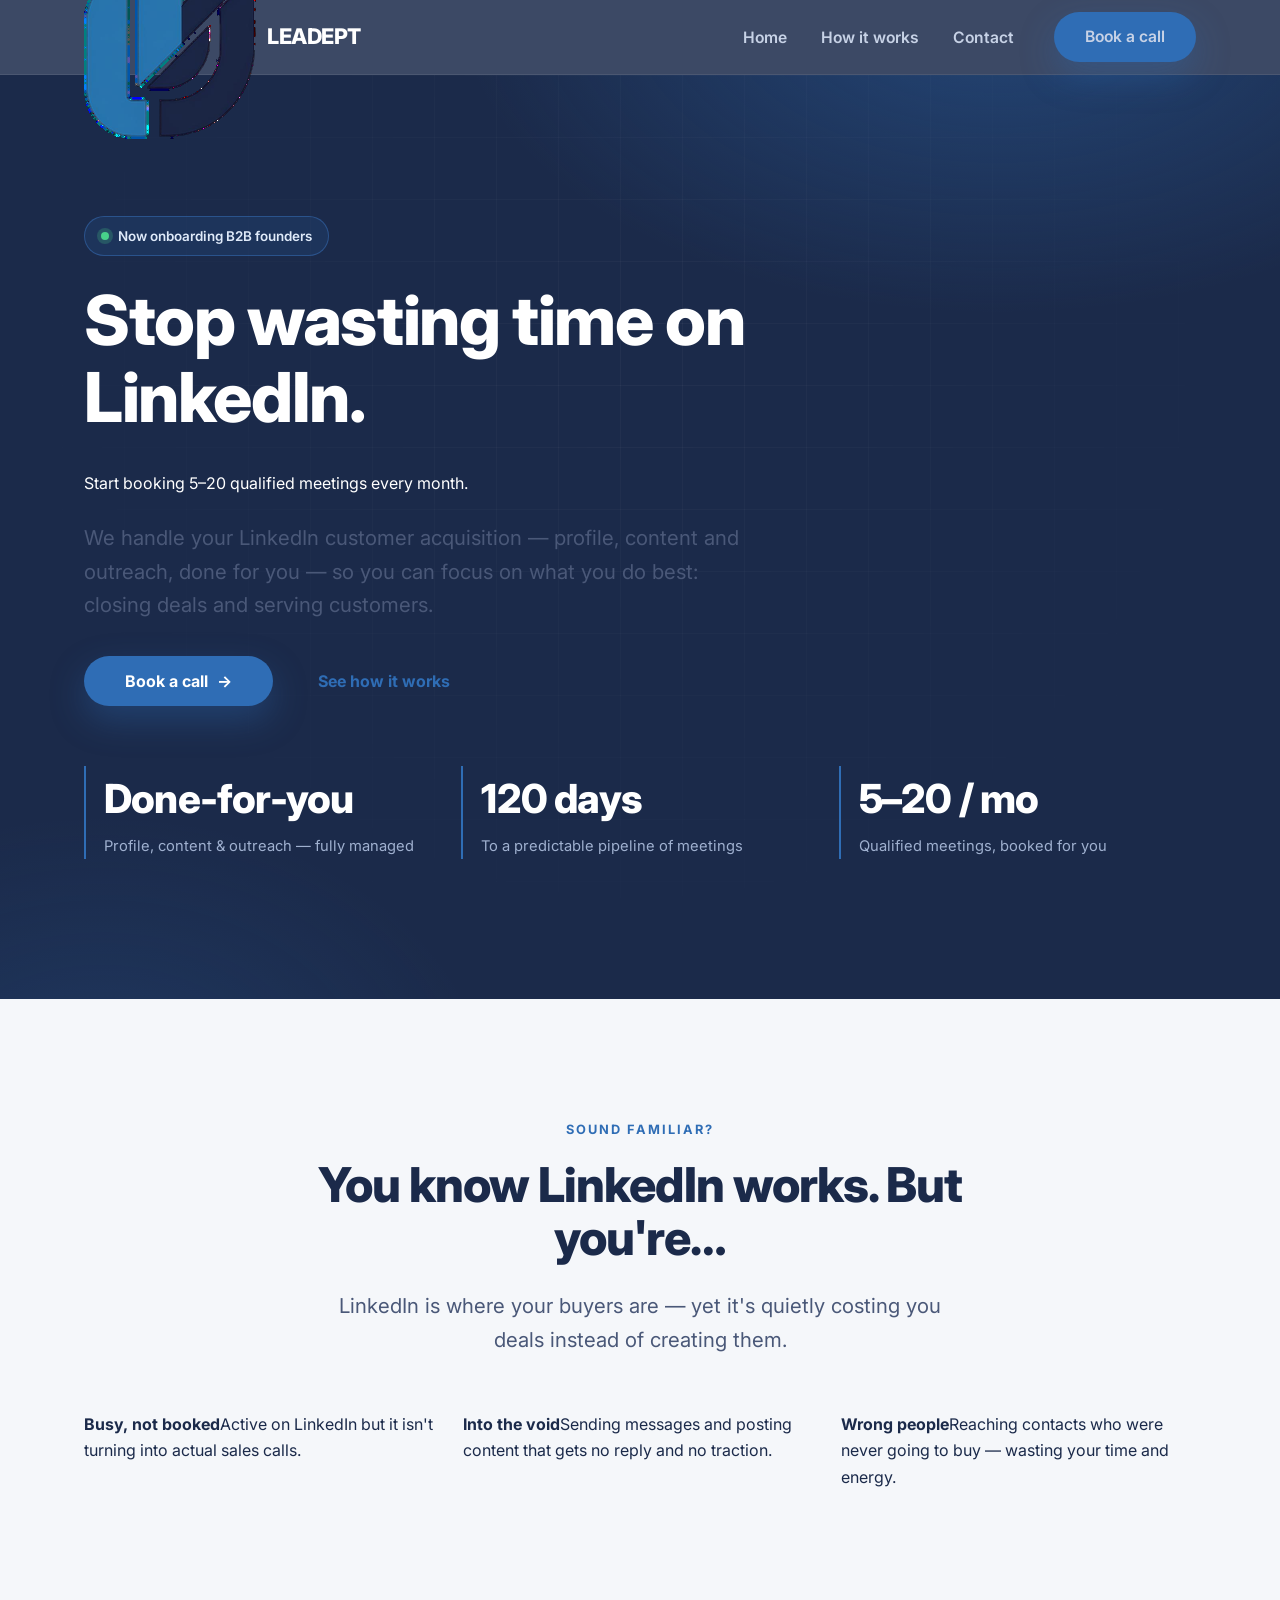
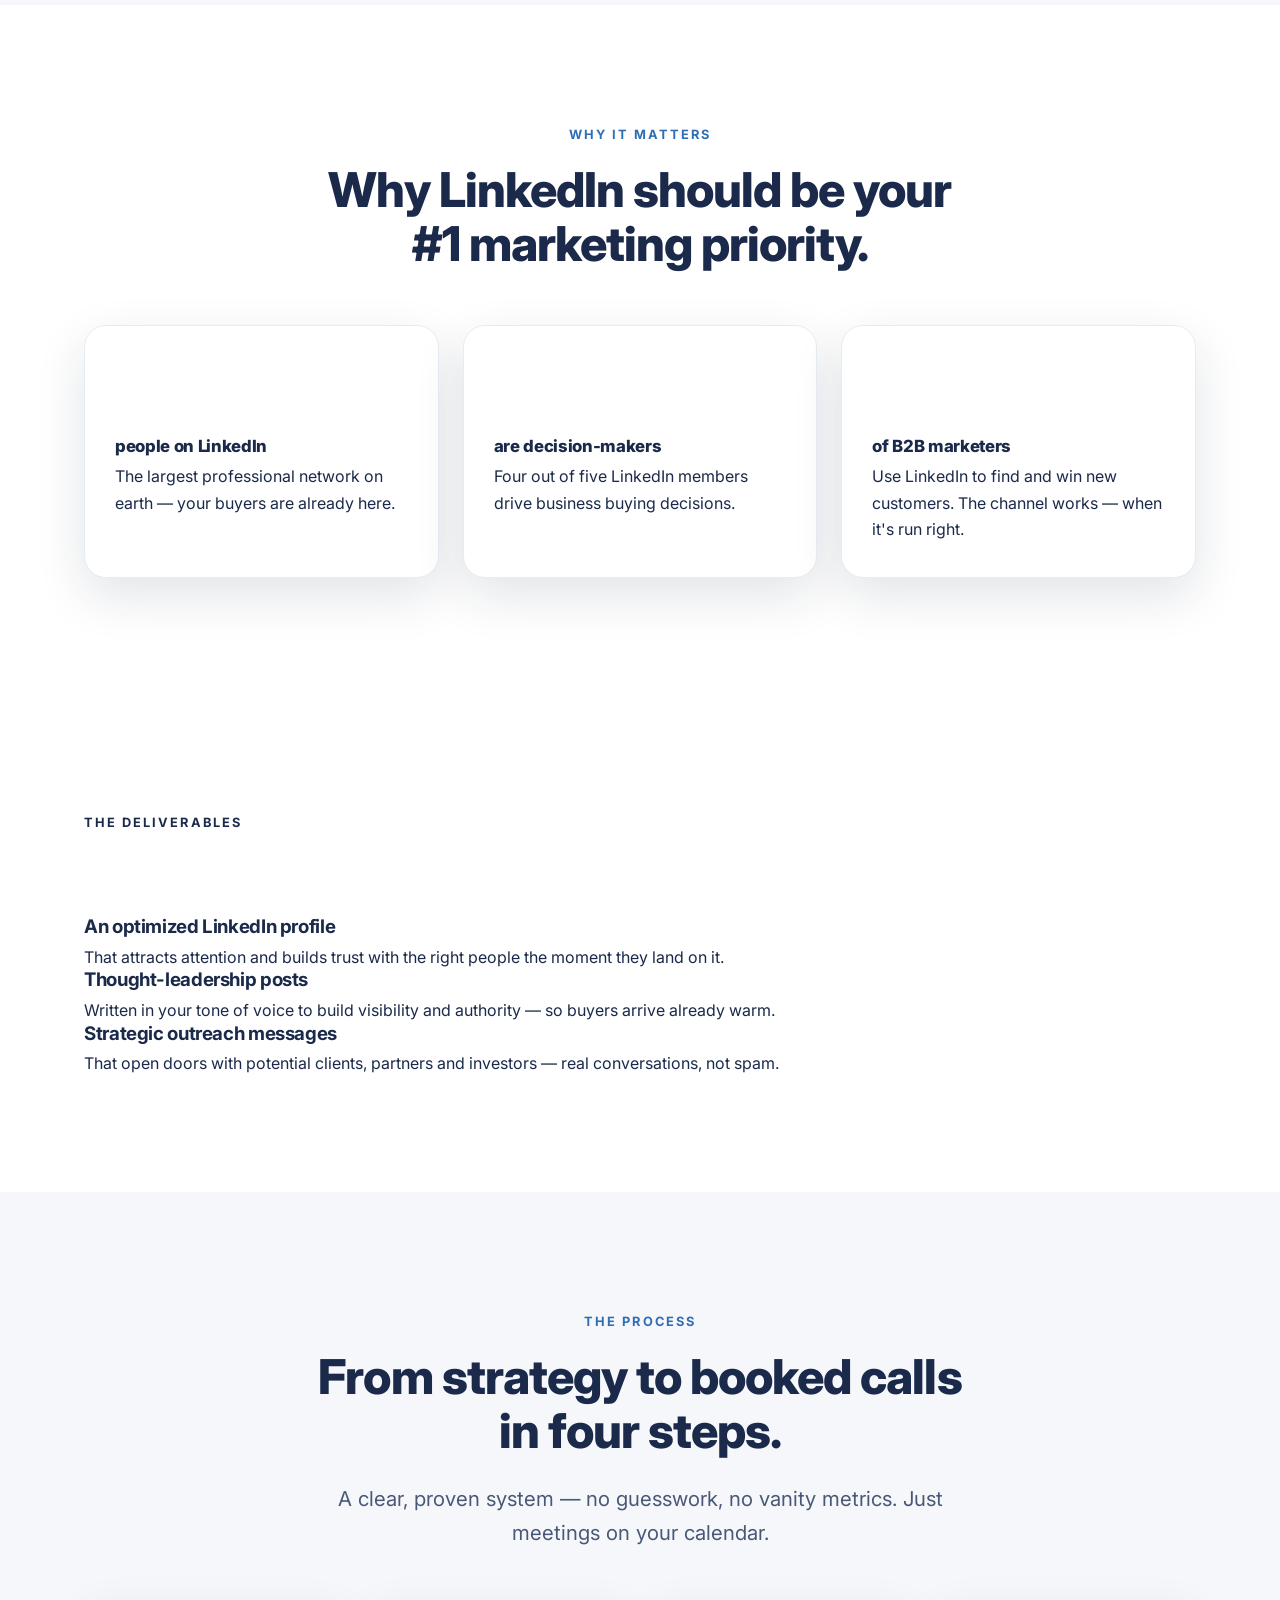
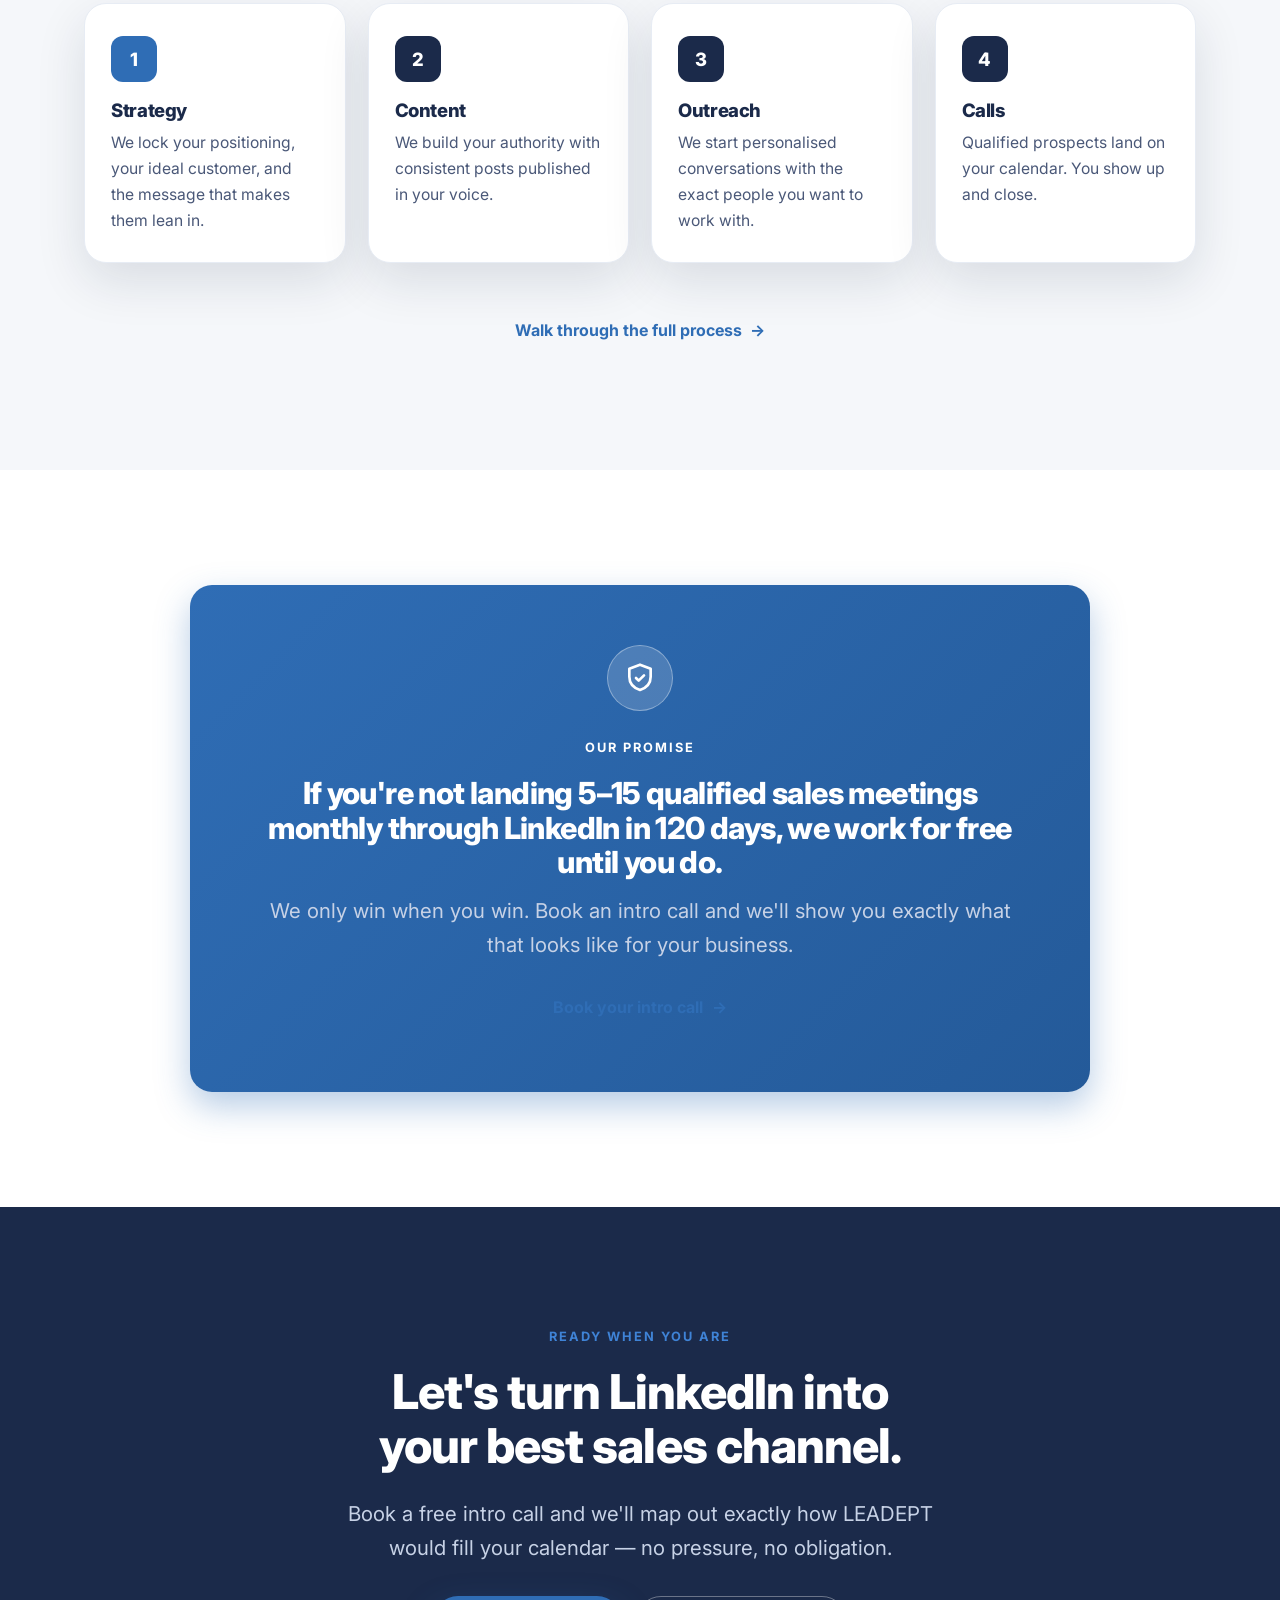
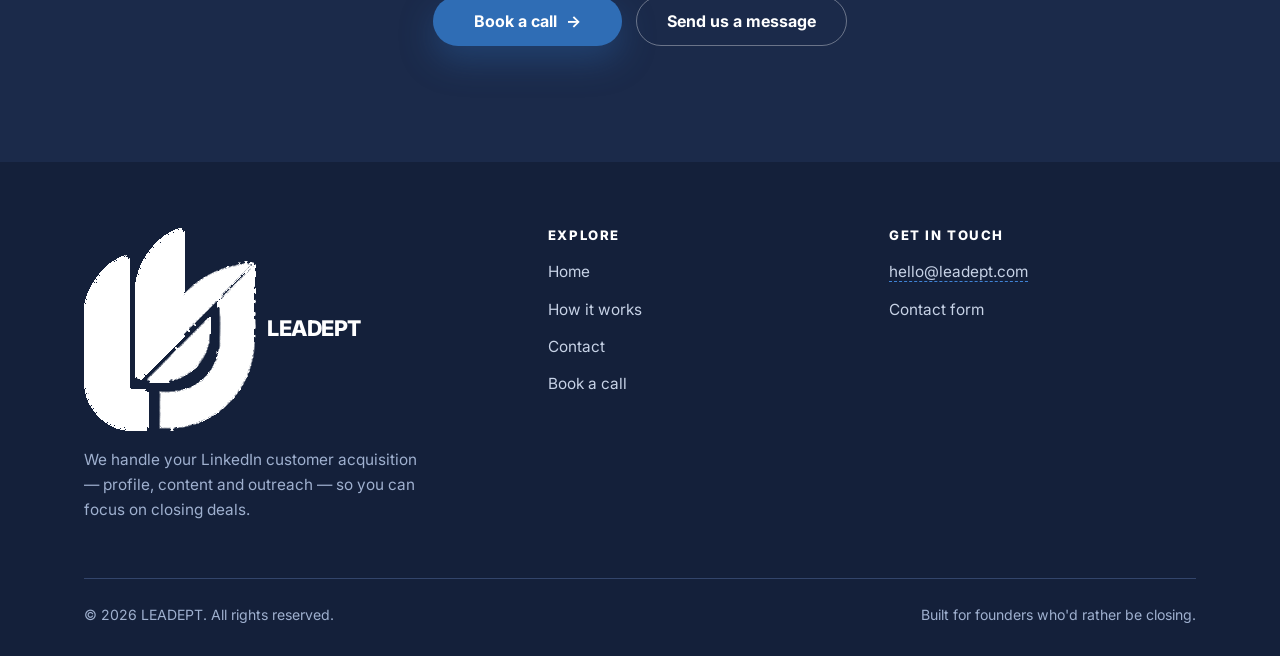
==== commit cda7b8d5: "Add self-serve content editor (Decap CMS) with editable homepage copy, email, booking link" ====
--- a/index.html
+++ b/index.html
@@ -3,19 +3,19 @@
 <head>
 <meta charset="UTF-8">
 <meta name="viewport" content="width=device-width, initial-scale=1">
-<title>LEADEPT — LinkedIn Growth for B2B Founders</title>
-<meta name="description" content="LEADEPT turns your LinkedIn into a predictable pipeline of qualified calls — combining authority-building content with targeted outreach. Done for you.">
+<title>LEADEPT — Stop Wasting Time on LinkedIn. Start Booking Meetings.</title>
+<meta name="description" content="LEADEPT handles your LinkedIn customer acquisition — profile, content and outreach done for you — so you book 5–20 qualified sales meetings every month and focus on closing.">
+<link rel="icon" href="assets/img/leadept-mark.png">
 <link rel="preconnect" href="https://fonts.googleapis.com">
 <link rel="preconnect" href="https://fonts.gstatic.com" crossorigin>
-<link href="https://fonts.googleapis.com/css2?family=Inter:wght@400;500;600;700;800&display=swap" rel="stylesheet">
+<link href="https://fonts.googleapis.com/css2?family=Red+Hat+Display:wght@300;400;500;600;700;800;900&family=Inter:wght@400;500;600;700&display=swap" rel="stylesheet">
 <link rel="stylesheet" href="assets/css/style.css">
 </head>
 <body>
 
-<!-- ===== HEADER ===== -->
 <header class="site-header">
   <div class="wrap nav">
-    <a href="index.html" class="brand"><span class="mark">L</span>LEADEPT</a>
+    <a href="index.html" class="brand"><img src="assets/img/leadept-mark.png" alt=""><span><span class="lead-t">LEAD</span><span class="ept-t">EPT</span></span></a>
     <button class="nav-toggle" aria-label="Menu" aria-expanded="false"><span></span><span></span><span></span></button>
     <ul class="nav-links">
       <li><a href="index.html">Home</a></li>
@@ -28,188 +28,115 @@
 
 <main>
 
-<!-- ===== HERO ===== -->
+<!-- HERO -->
 <section class="hero">
   <div class="wrap">
-    <span class="pill"><span class="dot"></span> Now booking B2B founders for Q3</span>
-    <h1 class="h-xl">Turn LinkedIn into a steady stream of qualified sales calls.</h1>
-    <p class="lead">LEADEPT builds your authority with content <em>and</em> runs targeted outreach for you — so the right founders, buyers and decision-makers land on your calendar every week. You show up to the calls. We handle the rest.</p>
-    <div class="btn-row">
+    <span class="pill"><span class="dot"></span> Now onboarding B2B founders</span>
+    <h1 class="h-xl caps">Stop wasting time on LinkedIn.</h1>
+    <p style="margin:18px 0 24px"><span class="highlight">Start booking 5–20 qualified meetings every month.</span></p>
+    <p class="lead">We handle your LinkedIn customer acquisition — profile, content and outreach, done for you — so you can focus on what you do best: closing deals and serving customers.</p>
+    <div class="btn-row" style="margin-top:32px">
       <a href="contact.html" class="btn btn--primary btn--wide">Book a call <span class="arrow">→</span></a>
-      <a href="how-it-works.html" class="btn btn--ghost">See how it works</a>
+      <a href="how-it-works.html" class="btn btn--ghost-dark">See how it works</a>
     </div>
-    <p class="hero-note">No spammy blasts. No fake automation. Real conversations that turn into pipeline.</p>
-
     <div class="stats">
-      <div class="stat"><b>Done-for-you</b><span>Content + outreach, fully managed</span></div>
-      <div class="stat"><b>5–10 hrs</b><span>Saved every week vs. doing it yourself</span></div>
-      <div class="stat"><b>Founder-led</b><span>Senior strategy on every account</span></div>
+      <div class="stat"><b>Done-for-you</b><span>Profile, content &amp; outreach — fully managed</span></div>
+      <div class="stat"><b>120 days</b><span>To a predictable pipeline of meetings</span></div>
+      <div class="stat"><b>5–20 / mo</b><span>Qualified meetings, booked for you</span></div>
     </div>
   </div>
 </section>
 
-<!-- ===== PROBLEM ===== -->
+<!-- PROBLEM: You know LinkedIn works. But you're... -->
+<section class="section section--off">
+  <div class="wrap">
+    <div class="sec-head center reveal">
+      <span class="eyebrow">Sound familiar?</span>
+      <h2 class="h-lg caps">You know LinkedIn works. But you're…</h2>
+      <p class="lead mx-auto measure">LinkedIn is where your buyers are — yet it's quietly costing you deals instead of creating them.</p>
+    </div>
+    <div class="grid grid-3">
+      <div class="statcard reveal"><b>Busy, not booked</b><span>Active on LinkedIn but it isn't turning into actual sales calls.</span></div>
+      <div class="statcard reveal"><b>Into the void</b><span>Sending messages and posting content that gets no reply and no traction.</span></div>
+      <div class="statcard reveal"><b>Wrong people</b><span>Reaching contacts who were never going to buy — wasting your time and energy.</span></div>
+    </div>
+  </div>
+</section>
+
+<!-- WHY LINKEDIN #1 PRIORITY -->
 <section class="section section--white">
   <div class="wrap">
     <div class="sec-head center reveal">
-      <span class="eyebrow">Sound familiar?</span>
-      <h2 class="h-lg">You know LinkedIn should be driving deals. It isn't.</h2>
-      <p class="lead mx-auto measure">Most founders sit on their best sales channel and watch it go quiet — because doing it properly takes time they don't have.</p>
+      <span class="eyebrow">Why it matters</span>
+      <h2 class="h-lg caps">Why LinkedIn should be your #1 marketing priority.</h2>
     </div>
     <div class="grid grid-3">
-      <div class="card card--white reveal">
-        <div class="ico" aria-hidden="true">
-          <svg viewBox="0 0 24 24" fill="none" stroke="currentColor" stroke-width="2" stroke-linecap="round"><path d="M12 8v5M12 16h.01M10.3 3.9 1.8 18a2 2 0 0 0 1.7 3h17a2 2 0 0 0 1.7-3L13.7 3.9a2 2 0 0 0-3.4 0Z"/></svg>
+      <div class="card card--navy reveal"><b class="display" style="font-size:2.6rem;font-weight:800;color:#fff;display:block;margin-bottom:8px">1B+</b><h3 style="font-size:1.05rem;margin:0">people on LinkedIn</h3><p style="margin-top:8px">The largest professional network on earth — your buyers are already here.</p></div>
+      <div class="card card--navy reveal"><b class="display" style="font-size:2.6rem;font-weight:800;color:#fff;display:block;margin-bottom:8px">4 in 5</b><h3 style="font-size:1.05rem;margin:0">are decision-makers</h3><p style="margin-top:8px">Four out of five LinkedIn members drive business buying decisions.</p></div>
+      <div class="card card--navy reveal"><b class="display" style="font-size:2.6rem;font-weight:800;color:#fff;display:block;margin-bottom:8px">89%</b><h3 style="font-size:1.05rem;margin:0">of B2B marketers</h3><p style="margin-top:8px">Use LinkedIn to find and win new customers. The channel works — when it's run right.</p></div>
+    </div>
+  </div>
+</section>
+
+<!-- WHAT YOU'LL GET (navy feature block) -->
+<section class="section section--white">
+  <div class="wrap">
+    <div class="feature-navy reveal">
+      <div class="fn-left">
+        <div>
+          <span class="eyebrow" style="color:var(--blue-soft)">The deliverables</span>
+          <h2 class="display" style="color:#fff">What<br>you'll get</h2>
         </div>
-        <h3>Posting into the void</h3>
-        <p>You share the occasional update, get a few likes, and none of it turns into a conversation — let alone a call.</p>
       </div>
-      <div class="card card--white reveal">
-        <div class="ico" aria-hidden="true">
-          <svg viewBox="0 0 24 24" fill="none" stroke="currentColor" stroke-width="2" stroke-linecap="round"><circle cx="12" cy="12" r="9"/><path d="M12 7v5l3 2"/></svg>
-        </div>
-        <h3>No time to do it right</h3>
-        <p>Consistent content and personalised outreach is a full-time job. Between running the company, it never gets done.</p>
-      </div>
-      <div class="card card--white reveal">
-        <div class="ico" aria-hidden="true">
-          <svg viewBox="0 0 24 24" fill="none" stroke="currentColor" stroke-width="2" stroke-linecap="round"><path d="M3 3v18h18"/><path d="M7 15l3-4 3 3 4-6"/></svg>
-        </div>
-        <h3>An unpredictable pipeline</h3>
-        <p>Some months are busy, others go silent. Referrals dry up and there's no reliable engine bringing in new deals.</p>
+      <div class="fn-right">
+        <div class="fn-item"><h3 style="margin-bottom:6px"><b>An optimized LinkedIn profile</b></h3><p style="margin:0;color:var(--body)">That attracts attention and builds trust with the right people the moment they land on it.</p></div>
+        <div class="fn-item"><h3 style="margin-bottom:6px"><b>Thought-leadership posts</b></h3><p style="margin:0;color:var(--body)">Written in your tone of voice to build visibility and authority — so buyers arrive already warm.</p></div>
+        <div class="fn-item"><h3 style="margin-bottom:6px"><b>Strategic outreach messages</b></h3><p style="margin:0;color:var(--body)">That open doors with potential clients, partners and investors — real conversations, not spam.</p></div>
       </div>
     </div>
   </div>
 </section>
 
-<!-- ===== WHAT WE DO (two pillars) ===== -->
-<section class="section section--navy">
+<!-- HOW IT WORKS PREVIEW -->
+<section class="section section--off">
   <div class="wrap">
-    <div class="split">
-      <div class="reveal">
-        <span class="eyebrow">What we do</span>
-        <h2 class="h-lg">Two engines working together — authority and outreach.</h2>
-        <p class="lead">Content alone builds an audience but rarely books calls. Outreach alone feels cold. LEADEPT runs both in lockstep: your outreach lands warmer because your content already earned trust — and your content reaches further because outreach puts it in front of the right people.</p>
-        <div class="btn-row" style="margin-top:26px">
-          <a href="how-it-works.html" class="btn btn--primary">See the full process <span class="arrow">→</span></a>
-        </div>
-      </div>
-      <div class="grid" style="gap:20px">
-        <div class="card card--dark reveal">
-          <div class="pillar">
-            <div class="ico" aria-hidden="true">
-              <svg viewBox="0 0 24 24" fill="none" stroke="currentColor" stroke-width="2" stroke-linecap="round"><path d="M4 5h16M4 12h10M4 19h7"/><path d="M18 14l3 3-3 3"/></svg>
-            </div>
-            <div>
-              <h3>Authority content</h3>
-              <p>We ghostwrite and publish content in your voice that positions you as the obvious choice in your space — so buyers arrive already sold.</p>
-            </div>
-          </div>
-        </div>
-        <div class="card card--dark reveal">
-          <div class="pillar">
-            <div class="ico" aria-hidden="true">
-              <svg viewBox="0 0 24 24" fill="none" stroke="currentColor" stroke-width="2" stroke-linecap="round"><path d="M22 2 11 13"/><path d="M22 2 15 22l-4-9-9-4Z"/></svg>
-            </div>
-            <div>
-              <h3>Targeted outreach</h3>
-              <p>We identify your ideal buyers and start real, personalised conversations that turn into booked calls — never mass-blasted spam.</p>
-            </div>
-          </div>
-        </div>
+    <div class="sec-head center reveal">
+      <span class="eyebrow">The process</span>
+      <h2 class="h-lg caps">From strategy to booked calls in four steps.</h2>
+      <p class="lead mx-auto measure">A clear, proven system — no guesswork, no vanity metrics. Just meetings on your calendar.</p>
+    </div>
+    <div class="steps grid-4">
+      <div class="step reveal"><div class="num">1</div><h3>Strategy</h3><p>We lock your positioning, your ideal customer, and the message that makes them lean in.</p></div>
+      <div class="step reveal"><div class="num">2</div><h3>Content</h3><p>We build your authority with consistent posts published in your voice.</p></div>
+      <div class="step reveal"><div class="num">3</div><h3>Outreach</h3><p>We start personalised conversations with the exact people you want to work with.</p></div>
+      <div class="step reveal"><div class="num">4</div><h3>Calls</h3><p>Qualified prospects land on your calendar. You show up and close.</p></div>
+    </div>
+    <div class="btn-row btn-row--center" style="margin-top:42px">
+      <a href="how-it-works.html" class="btn btn--navy">Walk through the full process <span class="arrow">→</span></a>
+    </div>
+  </div>
+</section>
+
+<!-- OUR PROMISE / GUARANTEE -->
+<section class="section section--white">
+  <div class="wrap">
+    <div class="guarantee reveal mx-auto" style="max-width:900px">
+      <div class="badge" aria-hidden="true"><svg viewBox="0 0 24 24" fill="none" stroke="currentColor" stroke-width="2" stroke-linecap="round" stroke-linejoin="round"><path d="M12 2 4 5v6c0 5 3.4 8.4 8 10 4.6-1.6 8-5 8-10V5l-8-3Z"/><path d="M9 12l2 2 4-4"/></svg></div>
+      <span class="eyebrow" style="color:var(--blue-soft)">Our promise</span>
+      <h2 class="h-md">If you're not landing 5–15 qualified sales meetings monthly through LinkedIn in 120 days, we work for free until you do.</h2>
+      <p class="lead" style="color:var(--mist)">We only win when you win. Book an intro call and we'll show you exactly what that looks like for your business.</p>
+      <div class="btn-row btn-row--center" style="margin-top:8px">
+        <a href="contact.html" class="btn btn--white">Book your intro call <span class="arrow">→</span></a>
       </div>
     </div>
   </div>
 </section>
 
-<!-- ===== HOW IT WORKS PREVIEW ===== -->
-<section class="section section--white">
-  <div class="wrap">
-    <div class="sec-head center reveal">
-      <span class="eyebrow">The process</span>
-      <h2 class="h-lg">From strategy to booked calls in four steps.</h2>
-      <p class="lead mx-auto measure">A clear, proven path — no guesswork, no vanity metrics. Just a system that fills your calendar.</p>
-    </div>
-    <div class="steps grid-4">
-      <div class="step reveal">
-        <div class="num">1</div>
-        <h3>Strategy</h3>
-        <p>We lock in your positioning, your ideal customer, and the message that makes them lean in.</p>
-      </div>
-      <div class="step reveal">
-        <div class="num">2</div>
-        <h3>Content</h3>
-        <p>We build your authority with consistent, high-signal content published in your voice.</p>
-      </div>
-      <div class="step reveal">
-        <div class="num">3</div>
-        <h3>Outreach</h3>
-        <p>We start personalised conversations with the exact people you want to work with.</p>
-      </div>
-      <div class="step reveal">
-        <div class="num">4</div>
-        <h3>Calls</h3>
-        <p>Qualified prospects land on your calendar. You show up and close.</p>
-      </div>
-    </div>
-    <div class="btn-row btn-row--center" style="margin-top:44px">
-      <a href="how-it-works.html" class="btn btn--dark">Walk through the full process <span class="arrow">→</span></a>
-    </div>
-  </div>
-</section>
-
-<!-- ===== WHY LEADEPT ===== -->
-<section class="section section--off">
-  <div class="wrap">
-    <div class="split">
-      <div class="reveal">
-        <span class="eyebrow">Why founders choose LEADEPT</span>
-        <h2 class="h-lg">Built to be the easiest yes on your calendar.</h2>
-        <p class="lead">We keep it simple, senior, and accountable — so you always know what's happening and why it's working.</p>
-      </div>
-      <ul class="checks reveal">
-        <li>
-          <span class="tick" aria-hidden="true"><svg viewBox="0 0 24 24" fill="none" stroke="currentColor" stroke-width="3" stroke-linecap="round" stroke-linejoin="round"><path d="M20 6 9 17l-5-5"/></svg></span>
-          <span><b>Completely done-for-you.</b> You approve the direction; we handle the writing, the outreach and the follow-up.</span>
-        </li>
-        <li>
-          <span class="tick" aria-hidden="true"><svg viewBox="0 0 24 24" fill="none" stroke="currentColor" stroke-width="3" stroke-linecap="round" stroke-linejoin="round"><path d="M20 6 9 17l-5-5"/></svg></span>
-          <span><b>In your voice, not a template.</b> Everything sounds like you — because prospects can smell a script from a mile away.</span>
-        </li>
-        <li>
-          <span class="tick" aria-hidden="true"><svg viewBox="0 0 24 24" fill="none" stroke="currentColor" stroke-width="3" stroke-linecap="round" stroke-linejoin="round"><path d="M20 6 9 17l-5-5"/></svg></span>
-          <span><b>Quality over volume.</b> We measure success in real conversations and booked calls — not empty impressions.</span>
-        </li>
-        <li>
-          <span class="tick" aria-hidden="true"><svg viewBox="0 0 24 24" fill="none" stroke="currentColor" stroke-width="3" stroke-linecap="round" stroke-linejoin="round"><path d="M20 6 9 17l-5-5"/></svg></span>
-          <span><b>Clear reporting.</b> You always know what's live, what's working, and what's next. No black boxes.</span>
-        </li>
-      </ul>
-    </div>
-  </div>
-</section>
-
-<!-- ===== GUARANTEE ===== -->
-<section class="section section--white">
-  <div class="wrap">
-    <div class="guarantee reveal mx-auto" style="max-width:820px">
-      <div class="badge" aria-hidden="true">
-        <svg viewBox="0 0 24 24" fill="none" stroke="currentColor" stroke-width="2" stroke-linecap="round" stroke-linejoin="round"><path d="M12 2 4 5v6c0 5 3.4 8.4 8 10 4.6-1.6 8-5 8-10V5l-8-3Z"/><path d="M9 12l2 2 4-4"/></svg>
-      </div>
-      <h2 class="h-md">Our promise: a partner who's as invested in your pipeline as you are.</h2>
-      <p class="lead">If we take you on, we commit to showing up every week with content and conversations that move the needle — and we'll always tell you straight what's working and what isn't. Book a call and we'll walk you through exactly what results you can expect.</p>
-      <div class="btn-row btn-row--center" style="margin-top:8px">
-        <a href="contact.html" class="btn" style="background:#fff;color:var(--navy)">Book your intro call <span class="arrow">→</span></a>
-      </div>
-    </div>
-  </div>
-</section>
-
-<!-- ===== FINAL CTA ===== -->
+<!-- FINAL CTA -->
 <section class="section section--navy cta-band">
   <div class="wrap reveal">
     <span class="eyebrow">Ready when you are</span>
-    <h2 class="h-lg">Let's turn your LinkedIn into your best sales channel.</h2>
+    <h2 class="h-lg caps">Let's turn LinkedIn into your best sales channel.</h2>
     <p class="lead mx-auto">Book a free intro call and we'll map out exactly how LEADEPT would fill your calendar — no pressure, no obligation.</p>
     <div class="btn-row btn-row--center">
       <a href="contact.html" class="btn btn--primary btn--wide">Book a call <span class="arrow">→</span></a>
@@ -220,13 +147,12 @@
 
 </main>
 
-<!-- ===== FOOTER ===== -->
 <footer class="site-footer">
   <div class="wrap">
     <div class="footer-top">
       <div>
-        <a href="index.html" class="brand"><span class="mark">L</span>LEADEPT</a>
-        <p>LinkedIn growth for B2B founders — authority-building content and targeted outreach, done for you.</p>
+        <a href="index.html" class="brand"><img src="assets/img/leadept-mark-white.png" alt=""><span>LEADEPT</span></a>
+        <p>We handle your LinkedIn customer acquisition — profile, content and outreach — so you can focus on closing deals.</p>
       </div>
       <div class="foot-col">
         <h4>Explore</h4>
@@ -253,5 +179,6 @@
 </footer>
 
 <script src="assets/js/main.js"></script>
-</body>
+<script src="assets/js/hydrate.js"></script>
+<script src="https://identity.netlify.com/v1/netlify-identity-widget.js"></script><script>if(window.netlifyIdentity){window.netlifyIdentity.on("init",function(u){if(!u){window.netlifyIdentity.on("login",function(){document.location.href="/admin/";});}});}</script></body>
 </html>
